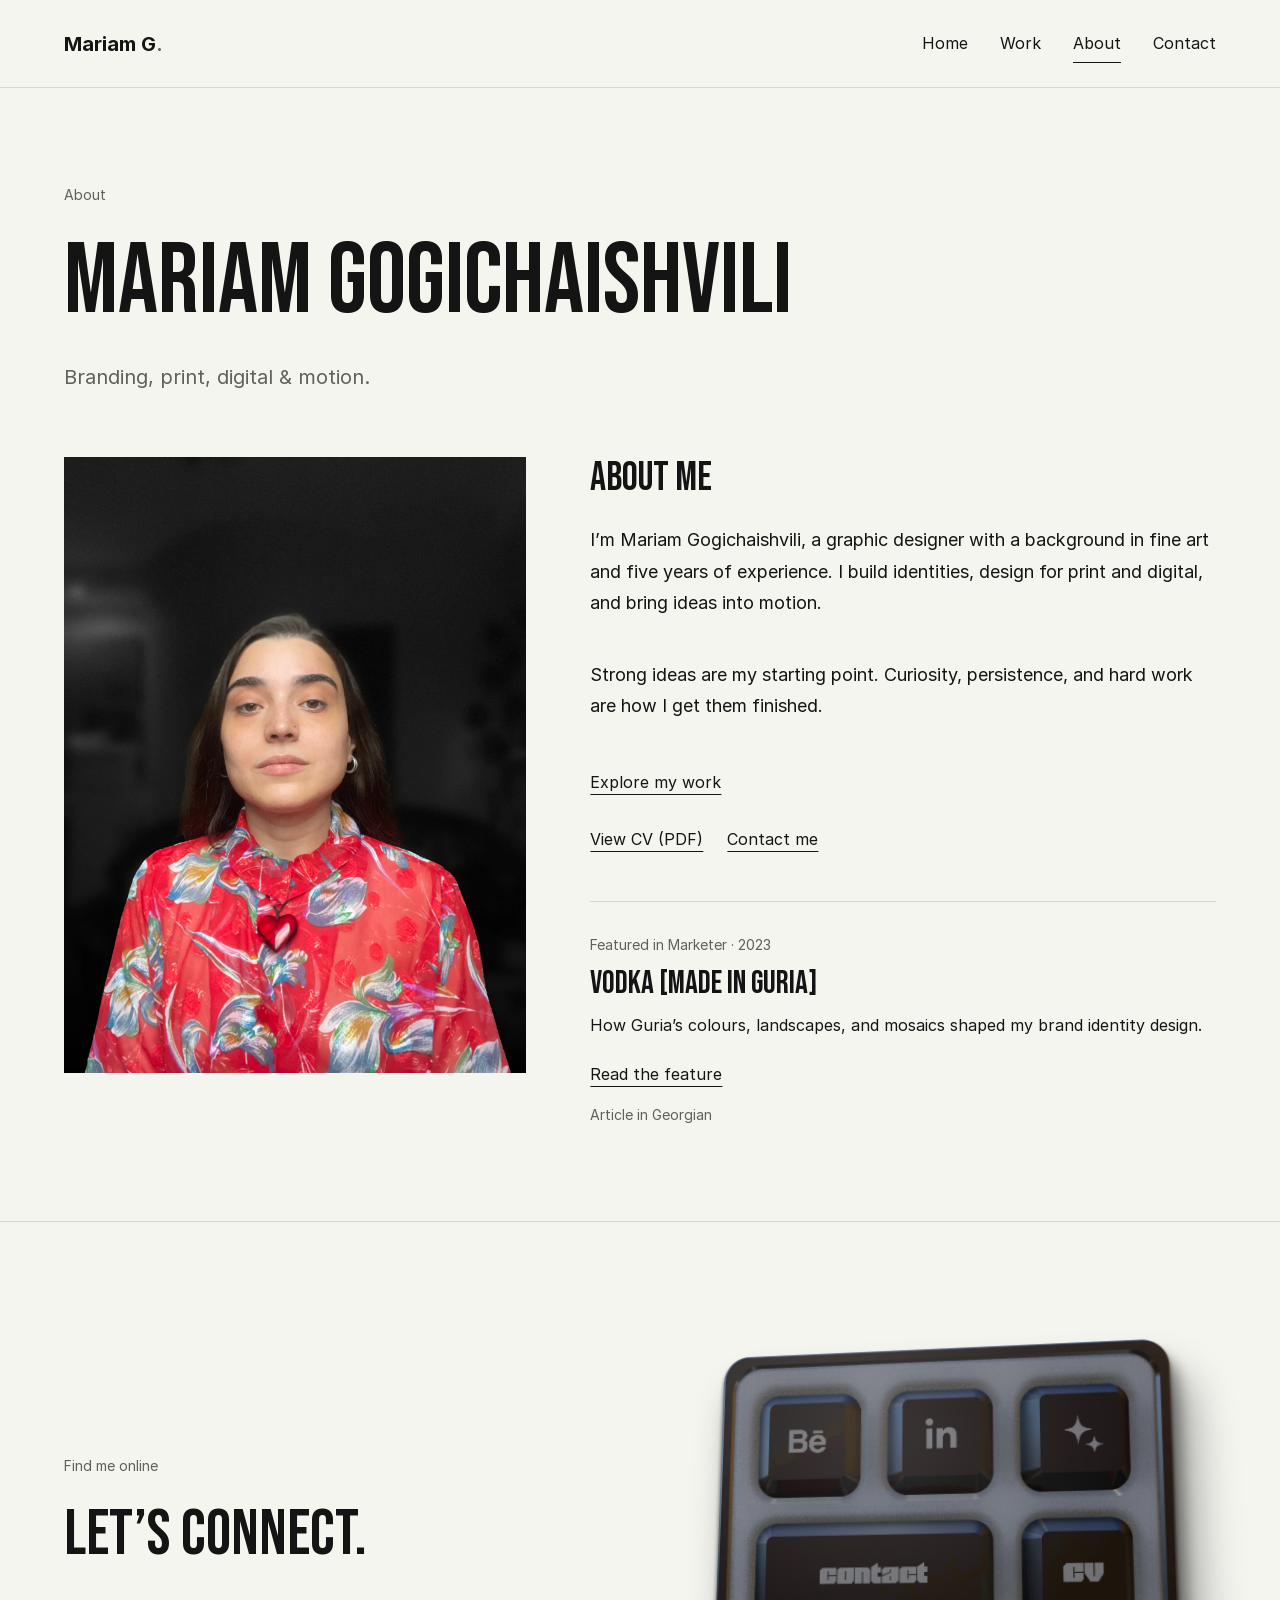
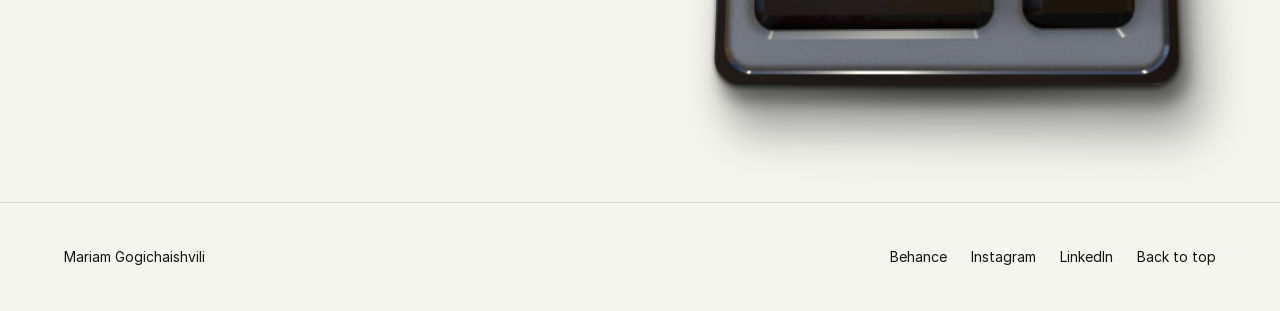
==== docs/about/index.html @ a71f530d "Simplify homepage into a clear service list" ====
<!doctype html><html lang="en"><head><meta charset="utf-8"><meta name="viewport" content="width=device-width,initial-scale=1"><meta name="color-scheme" content="light"><title>About — Mariam Gogichaishvili</title><meta name="description" content="Meet Mariam Gogichaishvili, graphic designer working in branding, print, motion and digital design."><meta property="og:title" content="About — Mariam Gogichaishvili"><meta property="og:description" content="Meet Mariam Gogichaishvili, graphic designer working in branding, print, motion and digital design."><meta property="og:type" content="website"><meta property="og:url" content="https://gogichaishvilimariam.github.io/M.Gogichaishvili/about/"><link rel="canonical" href="https://gogichaishvilimariam.github.io/M.Gogichaishvili/about/"><link rel="icon" href="../favicon.svg" type="image/svg+xml"><link rel="stylesheet" href="../site.css?v=10"><script src="../site.js?v=2" defer></script><link rel="stylesheet" href="../controller.css?v=4"><script src="../controller.js?v=2" defer></script></head><body id="top"><a class="skip-link" href="#main">Skip to content</a><header class="site-header"><a class="wordmark" href="../index.html" aria-label="Mariam Gogichaishvili — home">Mariam G<span aria-hidden="true">.</span></a><nav aria-label="Main navigation"><a href="../index.html">Home</a><a href="../index.html#work">Work</a><a href="../about/" aria-current="page">About</a><a href="../contact/">Contact</a></nav></header><main id="main"><section class="page-intro section"><p class="eyebrow">About</p><h1>Mariam Gogichaishvili</h1><p class="lead">Branding, print, digital &amp; motion.</p></section><section class="about-layout section"><figure><img class="" src="../assets/mariam-about-selected.webp" alt="Mariam Gogichaishvili" width="1536" height="2048" loading="eager" decoding="async" fetchpriority="high"></figure><div class="prose"><h2>About me</h2><p>I’m Mariam Gogichaishvili, a graphic designer with a background in fine art and five years of experience. I build identities, design for print and digital, and bring ideas into motion.</p><p>Strong ideas are my starting point. Curiosity, persistence, and hard work are how I get them finished.</p><a class="text-link" href="../index.html#work">Explore my work</a><div class="profile-actions"><a class="text-link" href="../assets/mariam-cv-2026.pdf" target="_blank" rel="noopener noreferrer">View CV (PDF)</a><a class="text-link" href="../contact/">Contact me</a></div><aside class="press-feature" aria-labelledby="press-title"><p class="eyebrow">Featured in Marketer · 2023</p><h3 id="press-title">Vodka [Made in Guria]</h3><p>How Guria’s colours, landscapes, and mosaics shaped my brand identity design.</p><a class="text-link" href="https://www.marketer.ge/vodka-made-in-guria/" target="_blank" rel="noopener noreferrer">Read the feature </a><span class="supporting">Article in Georgian</span></aside></div></section></main><section class="controller-section section" aria-labelledby="controller-title"><div class="controller-heading"><p class="eyebrow">Find me online</p><h2 id="controller-title">Let’s connect.</h2></div><div class="controller-stage"><nav class="controller-board" aria-label="Quick links"><img class="controller-base" src="../assets/controller.webp" width="944" height="699" alt="" loading="lazy" decoding="async"><a class="controller-key controller-key--behance" href="https://www.behance.net/gogichaishvili" aria-label="Behance" target="_blank" rel="noopener noreferrer" style="left:8.79237%;top:12.58941%;width:23.51695%;height:32.04578%;--bg-size:425.22523% 312.05357%;--bg-pos:11.49584% 18.52632%"><span class="controller-key-art" aria-hidden="true"></span><span class="controller-tooltip">Behance</span></a><a class="controller-key controller-key--linkedin" href="https://www.linkedin.com/in/gogichaishvili/" aria-label="LinkedIn" target="_blank" rel="noopener noreferrer" style="left:38.24153%;top:12.58941%;width:23.51695%;height:32.04578%;--bg-size:425.22523% 312.05357%;--bg-pos:50.00000% 18.52632%"><span class="controller-key-art" aria-hidden="true"></span><span class="controller-tooltip">LinkedIn</span></a><a class="controller-key controller-key--work" href="https://www.marketer.ge/vodka-made-in-guria/" aria-label="Read my feature in Marketer" target="_blank" rel="noopener noreferrer" style="left:67.58475%;top:12.58941%;width:23.51695%;height:32.04578%;--bg-size:425.22523% 312.05357%;--bg-pos:88.36565% 18.52632%"><span class="controller-key-art" aria-hidden="true"></span><span class="controller-tooltip">Featured in Marketer</span></a><a class="controller-key controller-key--contact" href="../contact/" aria-label="Contact" style="left:8.79237%;top:52.36052%;width:52.96610%;height:32.04578%;--bg-size:188.80000% 312.05357%;--bg-pos:18.69369% 77.05263%"><span class="controller-key-art" aria-hidden="true"></span><span class="controller-tooltip">Contact</span></a><a class="controller-key controller-key--cv" href="../assets/mariam-cv-2026.pdf" aria-label="View CV (PDF)" target="_blank" rel="noopener noreferrer" style="left:67.58475%;top:52.36052%;width:23.51695%;height:32.04578%;--bg-size:425.22523% 312.05357%;--bg-pos:88.36565% 77.05263%"><span class="controller-key-art" aria-hidden="true"></span><span class="controller-tooltip">View CV (PDF)</span></a></nav></div></section><footer class="site-footer"><a href="../index.html">Mariam Gogichaishvili</a><div><a href="https://www.behance.net/gogichaishvili" target="_blank" rel="noopener noreferrer">Behance</a><a href="https://www.instagram.com/candy_flyn/" target="_blank" rel="noopener noreferrer">Instagram</a><a href="https://www.linkedin.com/in/gogichaishvili/" target="_blank" rel="noopener noreferrer">LinkedIn</a><a href="#top">Back to top</a></div></footer><dialog class="lightbox" aria-label="Image viewer"><div class="lightbox-bar"><span class="lightbox-count" aria-live="polite"></span><button type="button" data-close aria-label="Close image viewer">Close ×</button></div><div class="lightbox-stage"><button type="button" data-prev aria-label="Previous image">←</button><img alt=""><button type="button" data-next aria-label="Next image">→</button></div><p class="lightbox-caption"></p></dialog></body></html>
---- docs/site.css ----
@font-face{font-family:Inter;src:url(assets/61418a355f78855349d1.woff2) format('woff2');font-weight:400;font-style:normal;font-display:swap}@font-face{font-family:Inter;src:url(assets/cd48ba5f964ee1a0e83d.woff2) format('woff2');font-weight:700;font-style:normal;font-display:swap}@font-face{font-family:'Bebas Neue';src:url(assets/48aac96d34caf5eada42.woff2) format('woff2');font-weight:400;font-style:normal;font-display:swap}
:root{--paper:#f5f5f0;--ink:#141414;--muted:#61615a;--line:#d6d6cc;--surface:#e7e7df;--accent:#dadad2;--space-1:8px;--space-2:16px;--space-3:24px;--space-4:32px;--space-6:48px;--space-8:64px;--space-12:96px;--max:1440px;--gutter:clamp(24px,5vw,80px);--ease:cubic-bezier(.22,1,.36,1);--duration:220ms;color-scheme:light}*{box-sizing:border-box}[hidden]{display:none!important}html{scroll-behavior:smooth;scroll-padding-top:120px}body{margin:0;background:var(--paper);color:var(--ink);font-family:Inter,Arial,sans-serif;font-size:16px;line-height:1.6;-webkit-font-smoothing:antialiased}a{color:inherit;text-decoration:none}button{font:inherit;color:inherit}button,a{-webkit-tap-highlight-color:transparent}button{cursor:pointer}button:disabled{cursor:default}a:focus-visible,button:focus-visible,summary:focus-visible{outline:2px solid var(--ink);outline-offset:6px}::selection{background:var(--ink);color:var(--paper)}img{display:block;width:100%;height:auto}figure,p,h1,h2,h3,blockquote{margin:0}h1,h2,h3{font-family:'Bebas Neue','Arial Narrow',Arial,sans-serif;font-weight:400;letter-spacing:normal;line-height:1.08;text-wrap:balance}h1{font-size:clamp(64px,7.8vw,112px)}h2{font-size:clamp(40px,4.2vw,64px)}h3{font-size:32px}p{max-width:68ch}main{min-height:60vh}section[id],article[id]{scroll-margin-top:120px}.section,.site-header,.site-footer,.category-nav,.project-index{width:min(100%,var(--max));margin-inline:auto;padding-inline:var(--gutter)}.section{padding-block:var(--space-12)}.eyebrow{font-size:14px;line-height:1.5;color:var(--muted);margin-bottom:var(--space-3)}.lead{font-size:20px;line-height:1.6;max-width:55ch}.supporting{font-size:14px;line-height:1.5;color:var(--muted)}.section-heading{margin-bottom:var(--space-6);max-width:800px}.site-header{min-height:88px;display:flex;align-items:center;justify-content:space-between;gap:24px;border-bottom:1px solid var(--line)}.wordmark{font-weight:700;font-size:20px;white-space:nowrap}.wordmark span{color:var(--muted)}.site-header nav{display:flex;gap:32px;align-items:center}.site-header nav a{font-size:16px;padding-block:10px;position:relative}.site-header nav a::after{content:'';position:absolute;inset:auto 0 3px;height:1px;background:currentColor;transform:scaleX(0);transform-origin:left;transition:transform var(--duration) var(--ease)}.site-header nav a:hover::after,.site-header nav a[aria-current]::after{transform:scaleX(1)}.category-nav{display:flex;gap:24px;flex-wrap:wrap;padding-block:20px;border-bottom:1px solid var(--line)}.category-nav a{font-size:14px;color:var(--muted)}.category-nav a[aria-current]{color:var(--ink);text-decoration:underline;text-underline-offset:6px}.category-nav a:hover{color:var(--ink)}.skip-link{position:fixed;top:8px;left:16px;z-index:100;background:var(--ink);color:var(--paper);padding:12px 20px;transform:translateY(-200%)}.skip-link:focus{transform:translateY(0)}.hero{background:var(--ink);color:var(--paper);padding-block:80px;min-height:680px;display:flex;flex-direction:column;justify-content:space-between}.hero .eyebrow{color:var(--accent)}.hero h1{font-size:clamp(100px,14vw,200px);line-height:.95}.hero-dot{color:var(--accent)}.hero-bottom{display:flex;justify-content:space-between;align-items:end;gap:32px;margin-top:48px}.hero-bottom .text-link{white-space:nowrap}.hero .lead{font-size:18px;line-height:1.65}.text-link{display:inline-block;font-size:16px;text-decoration:underline;text-underline-offset:6px;text-decoration-thickness:1px;padding-block:8px;transition:opacity var(--duration)}.text-link:hover{opacity:.65}.work-grid{display:grid;grid-template-columns:repeat(2,minmax(0,1fr));gap:48px 32px}.work-card{display:block;min-width:0}.work-cover{overflow:hidden;aspect-ratio:4/3;background:var(--surface)}.work-cover img{width:100%;height:100%;object-fit:contain;transition:transform 500ms var(--ease)}.work-card:hover .work-cover img{transform:scale(1.025)}.work-card-title{display:flex;align-items:center;justify-content:space-between;gap:16px;margin-top:24px}.work-card-title>span{font-size:28px;transition:transform var(--duration)}.work-card:hover .work-card-title>span{transform:translate(3px,-3px)}.work-card p{color:var(--muted);font-size:16px;margin-top:8px}.category-previews{margin-top:48px;border-top:1px solid var(--line);padding-top:20px}.category-previews summary,.motion-study summary{cursor:pointer;font-size:16px;padding-block:12px}.category-previews>div{display:grid;gap:16px;margin-top:16px}.category-previews img{height:auto}.tools-section{display:grid;grid-template-columns:1fr 1fr;gap:64px;border-block:1px solid var(--line)}.tool-list{list-style:none;padding:0;margin:0}.tool-list li{padding-block:16px;border-bottom:1px solid var(--line);font-size:18px}.tool-list li:first-child{padding-top:0}.tool-list li:last-child{border:0}.feedback-grid{display:grid;grid-template-columns:repeat(3,minmax(0,1fr));gap:32px}.feedback{display:flex;flex-direction:column;justify-content:space-between;gap:32px;border-top:1px solid var(--line);padding-top:24px}.feedback blockquote p{font-size:16px;line-height:1.75}.feedback figcaption{display:flex;gap:16px;align-items:center}.feedback figcaption img{width:48px;height:48px;object-fit:contain;border-radius:50%}.feedback figcaption strong{display:block;font-weight:700;font-size:14px}.feedback figcaption span span{display:block;font-size:14px;color:var(--muted)}.case-grid{display:grid;grid-template-columns:1fr 1fr;gap:32px}.case-card{min-width:0}.case-card>img{aspect-ratio:4/3;object-fit:contain;background:var(--surface)}.case-card h3{display:flex;justify-content:space-between;margin-top:24px}.case-card p{font-size:14px;color:var(--muted);margin-top:8px}.motion-study{border-top:1px solid var(--line);margin-top:48px;padding-top:16px}.motion-study video{display:block;width:100%;max-height:700px;background:#111;margin-block:16px;aspect-ratio:16/9}.page-intro{padding-bottom:64px}.page-intro .lead{margin-top:24px;color:var(--muted)}.project-index{display:flex;gap:16px;flex-wrap:wrap;padding-bottom:48px}.project-index a{font-size:14px;border:1px solid var(--line);padding:10px 16px;border-radius:2px;transition:background var(--duration),color var(--duration)}.project-index a:hover{background:var(--ink);color:var(--paper)}.project{border-top:1px solid var(--line)}.project-header{display:flex;justify-content:space-between;align-items:end;gap:32px;margin-bottom:32px}.project-header .eyebrow{margin-bottom:12px}.project-type{font-size:14px;color:var(--muted);white-space:nowrap}.project-copy{columns:2;column-gap:48px;margin-bottom:48px}.project-copy p{break-inside:avoid;margin-bottom:16px;font-size:16px;line-height:1.75}.project-copy p:last-child{margin-bottom:0}.gallery{display:grid;grid-template-columns:repeat(2,minmax(0,1fr));gap:24px}.gallery figure{min-width:0}.gallery-open{position:relative;display:flex;align-items:center;justify-content:center;aspect-ratio:4/3;background:var(--surface);overflow:hidden}.gallery-open img{height:100%;object-fit:contain}.image-hint{position:absolute;right:12px;bottom:12px;padding:6px 12px;background:var(--paper);color:var(--ink);font-size:14px;border:1px solid var(--line);transition:background var(--duration),color var(--duration)}.gallery-open:hover .image-hint{background:var(--ink);color:var(--paper)}.gallery figcaption{font-size:13px;line-height:18px;color:var(--muted);margin-top:8px}.next-category{border-top:1px solid var(--line)}.next-category>a{font-family:'Bebas Neue',Arial,sans-serif;font-size:clamp(40px,5vw,72px);display:flex;justify-content:space-between;gap:24px;align-items:center;line-height:1.2}.next-category>a:hover span{transform:translateX(8px)}.next-category span{transition:transform var(--duration)}.about-layout{display:grid;grid-template-columns:.85fr 1.15fr;gap:64px;align-items:start;padding-top:0}.about-layout>figure{background:var(--surface)}.about-layout img{max-height:800px;object-fit:contain}.prose h2{font-size:40px;margin-bottom:24px}.prose p{margin-bottom:40px;font-size:18px;line-height:1.75}.contact-layout{padding-top:0;display:grid;grid-template-columns:1.4fr 1fr;gap:64px}.contact-layout h2{font-size:32px;margin-bottom:24px}.email-link{font-size:clamp(18px,2.3vw,30px);line-height:1.5;overflow-wrap:anywhere;display:block;text-decoration:underline;text-underline-offset:6px}.copy-email{border:0;background:none;padding-inline:0;margin-top:16px}.social-list{list-style:none;padding:0;margin:0}.social-list li{border-top:1px solid var(--line)}.social-list a{display:flex;justify-content:space-between;align-items:center;font-size:18px;padding-block:16px}.contact-cta{background:var(--accent);text-align:center}.contact-cta .eyebrow{margin-inline:auto}.contact-cta h2{font-size:clamp(48px,6vw,88px)}.button{display:inline-flex;gap:40px;align-items:center;justify-content:space-between;padding:16px 24px;margin-top:32px;background:var(--ink);color:var(--paper);font-size:16px;min-height:56px;transition:background var(--duration)}.button:hover{background:#3a3a35}.site-footer{display:flex;justify-content:space-between;gap:24px;padding-block:32px;border-top:1px solid var(--line);font-size:14px}.site-footer>div{display:flex;gap:24px;flex-wrap:wrap}.site-footer a:hover{text-decoration:underline;text-underline-offset:4px}.lightbox{border:0;padding:24px;width:calc(100% - 48px);height:calc(100% - 48px);max-width:1600px;max-height:1100px;background:var(--paper);color:var(--ink);overscroll-behavior:contain}.lightbox::backdrop{background:rgba(0,0,0,.88)}.lightbox-bar{display:flex;align-items:center;justify-content:space-between;gap:16px;height:44px;font-size:14px}.lightbox button{border:1px solid var(--line);background:var(--paper);padding:8px 16px;min-height:44px;font-size:16px}.lightbox-stage{height:calc(100% - 100px);display:grid;grid-template-columns:48px minmax(0,1fr) 48px;align-items:center;gap:16px}.lightbox-stage>button{padding:0;width:48px;height:48px}.lightbox-stage img{height:100%;width:100%;object-fit:contain;min-height:0}.lightbox-caption{font-size:14px;line-height:21px;margin-top:16px}.lightbox-open{overflow:hidden}
@media(prefers-reduced-motion:no-preference){.reveal-ready{opacity:0;transform:translateY(16px);transition:opacity 550ms var(--ease),transform 550ms var(--ease)}.reveal-ready.is-visible{opacity:1;transform:none}}
@media(min-width:1441px){.hero{min-height:760px}}@media(max-width:1023px){.section{padding-block:64px}.feedback-grid{grid-template-columns:1fr}.feedback{gap:24px}.feedback blockquote p{max-width:72ch}.about-layout,.contact-layout{gap:32px}.hero{min-height:600px}.hero-bottom{align-items:start}.project-copy{columns:1}.tools-section{gap:32px}.site-footer{flex-direction:column}.page-intro{padding-bottom:48px}}
@media(max-width:767px){:root{--gutter:24px}html{scroll-padding-top:24px}body{font-size:16px;line-height:25px}h1{font-size:32px;line-height:38px}h2{font-size:26px;line-height:32px}h3{font-size:20px;line-height:26px}.section{padding-block:48px}.section-heading{margin-bottom:32px}.eyebrow{font-size:14px;line-height:21px;margin-bottom:16px}.lead{font-size:18px;line-height:28px}.site-header{min-height:112px;flex-direction:column;align-items:flex-start;justify-content:center;gap:8px;padding-block:16px}.site-header nav{width:100%;justify-content:space-between;gap:12px}.site-header nav a{font-size:16px;line-height:20px;padding-block:10px}.wordmark{font-size:20px;line-height:26px}.category-nav{gap:12px 24px;padding-block:16px}.category-nav a{font-size:14px;line-height:21px}.hero{min-height:420px;padding-block:48px}.hero h1{font-size:36px;line-height:42px}.hero-bottom{display:block;margin-top:32px}.hero .lead{font-size:18px;line-height:28px}.hero-bottom .text-link{margin-top:24px}.work-grid,.case-grid,.gallery,.tools-section,.about-layout,.contact-layout{grid-template-columns:1fr;gap:32px}.work-card-title{margin-top:16px}.work-card-title>span{font-size:24px}.work-card p{font-size:16px;line-height:25px}.tools-section h2{max-width:16ch}.tool-list li{font-size:16px;line-height:25px;padding-block:12px}.feedback-grid{gap:32px}.feedback blockquote p{font-size:16px;line-height:25px}.case-card h3{margin-top:16px}.case-card p{font-size:14px;line-height:21px}.page-intro{padding-bottom:32px}.page-intro .lead{margin-top:16px}.project-index{gap:12px;padding-bottom:32px}.project-index a{font-size:14px;line-height:21px;min-height:44px}.project-header{display:block;margin-bottom:24px}.project-type{margin-top:12px;font-size:14px;line-height:21px}.project-copy{margin-bottom:32px}.project-copy p{font-size:16px;line-height:25px;margin-bottom:16px}.gallery{gap:24px}.gallery figcaption{font-size:13px;line-height:18px}.gallery-open{aspect-ratio:auto;min-height:220px}.gallery-open img{height:auto;max-height:560px;object-fit:contain}.next-category>a{font-size:26px;line-height:32px}.about-layout,.contact-layout{padding-top:0}.prose h2,.contact-layout h2{font-size:26px;line-height:32px;margin-bottom:16px}.prose p{font-size:16px;line-height:25px;margin-bottom:32px}.email-link{font-size:18px;line-height:28px}.contact-layout .social-list a{font-size:16px;line-height:25px;min-height:56px}.contact-cta h2{font-size:32px;line-height:38px}.button{margin-top:24px}.site-footer{padding-block:24px;gap:16px;font-size:14px;line-height:21px}.site-footer>div{gap:16px 24px}.site-footer a{padding-block:6px}.lightbox{width:100%;height:100%;max-height:100%;padding:16px;margin:0}.lightbox-stage{grid-template-columns:40px minmax(0,1fr) 40px;gap:4px;height:calc(100% - 130px)}.lightbox-stage>button{width:40px;height:44px}.lightbox-caption{font-size:14px;line-height:21px}.image-hint{font-size:14px;line-height:21px}.motion-study video{aspect-ratio:4/3}.supporting{font-size:14px;line-height:21px}section[id],article[id]{scroll-margin-top:24px}}
@media(prefers-reduced-motion:reduce){html{scroll-behavior:auto}*,*::before,*::after{animation:none!important;transition:none!important}.reveal-ready{opacity:1;transform:none}}


/* Software marks share one optical size and alignment. */
.tool-list li{display:flex;align-items:center;gap:16px;min-height:64px}.tool-list .tool-logo{width:40px;height:40px;flex:0 0 40px;object-fit:contain}.about-layout>figure:has(img[src$="mariam-portrait.png"]){background:#0c1013}
@media(max-width:767px){.tool-list li{min-height:64px}.tool-list .tool-logo{width:36px;height:36px;flex-basis:36px}}

/* Editorial feature on the About page. */
.press-feature{margin-top:40px;padding-top:32px;border-top:1px solid var(--line)}.prose .press-feature .eyebrow{font-size:14px;line-height:21px;margin-bottom:12px}.press-feature h3{margin-bottom:12px}.prose .press-feature p:not(.eyebrow){font-size:16px;line-height:25px;margin-bottom:16px}.press-feature .supporting{display:block;margin-top:8px}

/* Shared component system — see DESIGN_SYSTEM.md. */
:root{--project-surface:#dbdad2;--control-height:44px}
.work-cover,.gallery-open{background:var(--project-surface)}
.work-grid>*,.gallery>*,.hero-layout>*,.about-layout>*,.contact-layout>*,.controller-section>*{min-width:0}
.section-heading h2{max-width:22ch}
.site-header nav a,.category-nav a,.site-footer a{min-height:var(--control-height);display:inline-flex;align-items:center}
.category-nav{gap:8px 24px}
.project-index a{min-height:var(--control-height);display:inline-flex;align-items:center;gap:16px}
.feedback-grid{gap:24px;align-items:stretch}
.feedback{padding:32px;border:1px solid var(--line);gap:32px;background:transparent}
.feedback blockquote p{font-size:16px;line-height:1.65}
.feedback figcaption{padding-top:24px;border-top:1px solid var(--line);align-items:center}
.feedback figcaption>img{flex:0 0 48px;width:48px;height:48px}
.feedback figcaption>span{min-width:0;overflow-wrap:anywhere}
.feedback figcaption strong{font-size:16px;line-height:24px}
.feedback figcaption span span{margin-top:4px;line-height:21px}
.contact-layout{grid-template-columns:minmax(0,1.4fr) minmax(260px,1fr);gap:32px;align-items:stretch}
.contact-layout>div{padding:32px;border:1px solid var(--line)}
.contact-layout h2{font-size:26px;line-height:32px;margin-bottom:24px}
.email-link{font-size:clamp(18px,1.8vw,26px);line-height:1.5;overflow-wrap:anywhere;text-decoration-thickness:1px}
.email-link>span{display:inline-block}
.copy-email{min-height:44px;margin-top:24px}
.contact-layout [data-copy-status]:empty{display:none}
.social-list li:first-child{border-top:0}
.social-list a{min-height:56px;font-size:16px;gap:16px}
.social-list a:hover{text-decoration:underline;text-underline-offset:5px}
.prose,.project-copy{overflow-wrap:break-word}
@media(max-width:1023px){
 .contact-layout{grid-template-columns:1fr}
 .feedback-grid{grid-template-columns:1fr}
 .feedback{gap:24px}
 .feedback blockquote p{max-width:none}
 .about-layout{grid-template-columns:1fr;gap:32px}
 .about-layout>figure{max-width:520px}
}
@media(max-width:767px){
 .site-header{gap:12px}
 .site-header nav{gap:4px 12px;flex-wrap:wrap}
 .site-header nav a{padding-block:12px}
 .category-nav{gap:4px 20px}
 .section-heading{margin-bottom:24px}
 .section-heading h2{max-width:none}
 .feedback-grid{gap:16px}
 .feedback{padding:24px;gap:24px}
 .feedback blockquote p{font-size:16px;line-height:25px}
 .feedback figcaption{padding-top:20px;gap:12px}
 .feedback figcaption>img{flex-basis:40px;width:40px;height:40px}
 .feedback figcaption strong{font-size:14px;line-height:21px}
 .feedback figcaption span span{font-size:14px;line-height:21px}
 .contact-layout{gap:16px}
 .contact-layout>div{padding:24px}
 .contact-layout h2{font-size:20px;line-height:26px;margin-bottom:16px}
 .email-link{font-size:18px;line-height:28px}
 .copy-email{margin-top:16px}
 .project-index{gap:8px}
 .project-index a{padding:10px 12px}
 .gallery-open{min-height:0}
 .gallery-open img{max-height:none}
 .site-footer>div{gap:4px 20px}
 .controller-section{gap:24px}
 .lightbox-stage{grid-template-columns:32px minmax(0,1fr) 32px}
 .lightbox-stage>button{width:32px}
}


/* Four-image previews with a native, keyboard-accessible disclosure. */
.gallery-more{margin-top:24px;border-top:1px solid var(--line)}
.gallery-more>summary{display:flex;align-items:center;justify-content:space-between;gap:24px;list-style:none;cursor:pointer;min-height:56px;padding:16px 0;font-size:16px;line-height:24px}
.gallery-more>summary::-webkit-details-marker{display:none}
.gallery-more>summary:hover{text-decoration:underline;text-underline-offset:5px}
.gallery-more .less-label{display:none}
.gallery-more[open] .more-label{display:none}
.gallery-more[open] .less-label{display:inline}
.gallery-chevron{font-size:24px;transition:transform 180ms ease}
.gallery-more[open] .gallery-chevron{transform:rotate(180deg)}
.gallery-more>.gallery{padding-top:8px}
.case-source{margin-bottom:32px}
@media(max-width:767px){.gallery-more{margin-top:16px}.case-source{margin-bottom:24px}}
@media print{.gallery-more::details-content{content-visibility:visible}.gallery-more>.gallery{display:grid}}


/* Mobile composition: same typefaces, calmer density, no emoji link icons. */
html{-webkit-text-size-adjust:100%;text-size-adjust:100%}
.gallery-chevron{display:none}
.gallery-more>summary{justify-content:center;text-decoration:underline;text-underline-offset:5px}
.work-card-title>span:empty{display:none}
@media(max-width:767px){
 .site-header{min-height:0;padding-block:16px 8px;gap:8px}
 .site-header nav{display:grid;grid-template-columns:repeat(4,minmax(0,1fr));gap:4px}
 .site-header nav a{justify-content:center;font-size:16px;line-height:20px;padding:12px 0}
 .site-header nav a:first-child{justify-content:flex-start}
 .site-header nav a:last-child{justify-content:flex-end}
 .site-header nav a::after{bottom:5px}
 .page-intro{padding-top:32px;padding-bottom:24px}
 .page-intro .lead{margin-top:16px;font-size:16px;line-height:25px}
 .hero--controller .eyebrow{font-size:14px;line-height:21px;margin-bottom:16px}
 .hero--controller h1{font-size:36px;line-height:42px}
 .hero--controller h1 br{display:none}
 .hero--controller .hero-bottom{margin-top:0}
 .hero--controller .lead{font-size:16px;line-height:25px;max-width:34ch}
 .hero--controller .lead br{display:none}
 .hero--controller .hero-bottom .text-link{margin-top:12px;min-height:44px;font-size:16px;line-height:20px;padding-block:12px}
 .tools-section{gap:24px}
 .tools-section h2{max-width:none}
 .tool-list{display:grid;grid-template-columns:repeat(2,minmax(0,1fr));gap:0 16px}
 .tool-list li,.tool-list li:first-child,.tool-list li:last-child{min-width:0;min-height:64px;padding:12px 0;border-bottom:1px solid var(--line);gap:10px;font-size:14px;line-height:21px}
 .tool-list .tool-logo{width:28px;height:28px;flex-basis:28px}
 .tool-list li>span{min-width:0}
 .tool-vendor{display:none}
 .feedback{padding:20px;gap:20px}
 .feedback figcaption{padding-top:16px}
 .contact-layout{padding-top:0;padding-bottom:40px;gap:24px}
 .contact-layout>div{border:0;border-top:1px solid var(--line);padding:24px 0 0}
 .email-link{font-size:16px;line-height:25px;letter-spacing:normal;overflow-wrap:anywhere}
 .contact-layout h2{margin-bottom:12px}
 .copy-email{margin-top:8px;font-size:14px;line-height:21px;min-height:44px}
 .social-list a{min-height:48px;padding:12px 0;font-size:16px;line-height:24px}
 .site-footer{padding-block:24px;gap:12px}
 .site-footer>a{font-size:14px;line-height:21px;min-height:32px;padding:0}
 .site-footer>div{display:grid;grid-template-columns:repeat(2,minmax(0,1fr));gap:0 16px;width:100%}
 .site-footer>div a{font-size:14px;line-height:21px;min-height:44px;padding:10px 0}
 .controller-section{padding-block:40px;gap:16px}
 .controller-section .eyebrow{margin-bottom:8px}
 .category-nav{gap:0 20px;padding-block:12px}
 .category-nav a{min-height:40px}
 .project-index{gap:8px;padding-bottom:24px}
 .project-header{margin-bottom:20px}
 .project-copy{margin-bottom:24px}
 .gallery-more{margin-top:16px}
}


/* Clear project entry points and readable case summaries. */
.featured-grid{display:grid;grid-template-columns:repeat(3,minmax(0,1fr));gap:32px}
.featured-grid>*{min-width:0}
.categories-section{border-top:1px solid var(--line)}
.project-facts{display:grid;grid-template-columns:repeat(3,minmax(0,1fr));gap:24px;margin:0 0 32px;padding:24px 0;border-block:1px solid var(--line)}
.project-facts>div{min-width:0}
.project-facts dt{font-size:14px;font-weight:700;margin-bottom:8px}
.project-facts dd{margin:0;font-size:16px;line-height:1.6;overflow-wrap:anywhere}
.related-work{margin-top:32px;padding-top:24px;border-top:1px solid var(--line);display:flex;flex-wrap:wrap;gap:8px 24px}
.related-work .eyebrow{width:100%;margin-bottom:0}
.profile-actions{display:flex;flex-wrap:wrap;gap:8px 24px;margin-top:16px}
.contact-cv{padding-top:0}
.contact-cv h2{font-size:26px;line-height:32px;margin-bottom:16px}
@media(max-width:767px){
 .featured-grid,.project-facts{grid-template-columns:1fr;gap:24px}
 .project-facts{padding-block:20px}
 .project-facts dd{line-height:25px}
 .profile-actions .text-link,.related-work .text-link{min-height:44px}
 .contact-cv h2{font-size:20px;line-height:26px}
 /* Put controls below the image instead of taking its horizontal space. */
 .lightbox-stage{grid-template-columns:1fr 1fr;grid-template-rows:minmax(0,1fr) 48px;gap:12px;height:calc(100% - 130px)}
 .lightbox-stage img{grid-column:1 / -1;grid-row:1;min-height:0}
 .lightbox-stage>button{grid-row:2;width:48px;height:48px}
 .lightbox-stage>[data-prev]{grid-column:1;justify-self:end}
 .lightbox-stage>[data-next]{grid-column:2;justify-self:start}
}

/* A compact service index replaces the homepage project grids. */
.services-section .section-heading .lead{margin-top:16px;color:var(--muted)}
.services-list{list-style:none;padding:0;margin:0;border-top:1px solid var(--line)}
.services-list li{border-bottom:1px solid var(--line)}
.services-list a{display:grid;grid-template-columns:1fr 1fr auto;align-items:center;gap:24px;padding:28px 0;min-height:100px}
.services-list h3{font-size:36px;line-height:1.2}
.services-list a>span{font-size:16px;color:var(--muted)}
.services-list .service-action{color:var(--ink);text-decoration:underline;text-underline-offset:5px}
.services-list a:hover h3{text-decoration:underline;text-underline-offset:6px}
@media(max-width:767px){.services-list a{grid-template-columns:minmax(0,1fr) auto;gap:8px 16px;padding:20px 0}.services-list h3{font-size:26px;line-height:32px}.services-list a>span:not(.service-action){grid-column:1 / -1;grid-row:2;font-size:14px;line-height:21px}.services-list .service-action{grid-column:2;grid-row:1;font-size:14px}}
---- docs/controller.css ----
.controller-section{display:grid;grid-template-columns:1fr 1fr;gap:48px;align-items:center;border-top:1px solid var(--line);overflow:hidden}.controller-heading h2{font-size:clamp(40px,5vw,72px)}.controller-stage{width:min(100%,460px);justify-self:center;perspective:1000px;padding:24px 0}.controller-board{position:relative;display:block;aspect-ratio:944/699;transform:rotateX(var(--rx,0deg)) rotateY(var(--ry,0deg));transition:transform 180ms ease-out;filter:drop-shadow(0 20px 18px #14141426)}.controller-base{width:100%;height:100%;pointer-events:none;user-select:none}.controller-key{position:absolute;display:block;border-radius:20%;outline-offset:4px;touch-action:manipulation;-webkit-tap-highlight-color:transparent}.controller-key--contact{border-radius:10%/20%}.controller-key-art{display:block;position:absolute;inset:0;border-radius:inherit;background-image:url(assets/controller.webp);background-size:var(--bg-size);background-position:var(--bg-pos);transition:transform 130ms ease,filter 130ms ease,box-shadow 130ms ease}.controller-key:hover .controller-key-art,.controller-key:focus-visible .controller-key-art{filter:brightness(1.08)}.controller-key:active .controller-key-art,.controller-key.is-pressed .controller-key-art{transform:translateY(2px) scale(.993);filter:brightness(.94);box-shadow:inset 0 3px 8px #0008}.controller-key:focus-visible{outline:3px solid #f0b959}.controller-tooltip{position:absolute;bottom:calc(100% + 10px);left:50%;transform:translate(-50%,4px);background:var(--ink);color:var(--paper);border:1px solid var(--line);border-radius:4px;padding:6px 10px;white-space:nowrap;font:14px/21px Inter,Arial,sans-serif;opacity:0;pointer-events:none;transition:opacity 150ms,transform 150ms;z-index:2}.controller-key:hover .controller-tooltip,.controller-key:focus-visible .controller-tooltip{opacity:1;transform:translate(-50%,0)}
@media(prefers-reduced-motion:no-preference){.controller-stage{animation:controller-float 6s ease-in-out infinite}@keyframes controller-float{0%,100%{transform:translateY(0)}50%{transform:translateY(-3px)}}}
@media(max-width:767px){.controller-section{grid-template-columns:1fr;gap:24px}.controller-heading h2{font-size:26px;line-height:32px}.controller-stage{width:min(100%,380px);padding:16px 0}.controller-tooltip{font-size:14px}.controller-key:active .controller-key-art{transform:translateY(2px) scale(.993)}}
@media(prefers-reduced-motion:reduce){.controller-stage,.controller-board,.controller-key-art,.controller-tooltip{animation:none;transition:none}.controller-board{transform:none}}
/* The landing page opens with the controller. */
.hero--controller{background:#08090c;width:100%;max-width:none;position:relative;overflow:hidden;padding-top:64px;padding-bottom:56px;min-height:720px}.hero--controller:before{content:'';position:absolute;width:70%;height:100%;right:-10%;top:0;background:radial-gradient(ellipse at 50% 55%,#24304466,transparent 65%);pointer-events:none}.hero--controller>*{position:relative}.hero-layout{display:grid;grid-template-columns:.85fr 1.15fr;align-items:center;gap:48px;width:100%}.hero--controller h1{font-size:clamp(72px,10vw,150px);line-height:.95}.controller-stage--hero{width:min(100%,610px);padding-top:36px;padding-bottom:36px;transform-origin:center}.controller-stage--hero .controller-board{filter:drop-shadow(0 30px 25px #0009)}.controller-base{position:relative;z-index:1}.controller-key{z-index:2}.hero--controller .hero-bottom{margin-top:24px}.hero--controller .controller-tooltip{background:#f5f5f0;color:#141414;border-color:#f5f5f0}.hero--controller .controller-key:focus-visible{outline-color:#e9bd80}
@media(max-width:1023px){.hero-layout{gap:24px}.hero--controller{min-height:600px}.controller-stage--hero{padding-top:32px}}
@media(max-width:767px){.hero--controller{min-height:auto;padding-top:40px;padding-bottom:40px}.hero-layout{grid-template-columns:1fr;gap:0}.hero--controller h1{font-size:36px;line-height:42px}.controller-stage--hero{width:min(100%,420px);padding-top:32px;padding-bottom:24px}.hero--controller .hero-bottom{margin-top:16px}.hero--controller:before{width:140%;right:-20%;height:75%;top:10%}}

button.controller-key{padding:0;border:0;background:transparent;font:inherit}.controller-key[aria-disabled="true"]{cursor:default}

/* Gentle perspective and moving surface light. */
.controller-board{transform:rotateX(var(--rx,9deg)) rotateY(var(--ry,-8deg));transition:transform 500ms cubic-bezier(.2,.7,.2,1);isolation:isolate}.controller-board:after{content:"";position:absolute;inset:0;border-radius:7%;z-index:3;pointer-events:none;background:radial-gradient(ellipse at var(--lx,35%) var(--ly,25%),#ffffff24,transparent 65%);mix-blend-mode:screen;-webkit-mask:url(assets/controller.webp) center/100% 100% no-repeat;mask:url(assets/controller.webp) center/100% 100% no-repeat}.controller-stage--hero .controller-board{filter:drop-shadow(5px 24px 16px #000b) drop-shadow(0 2px 2px #0008)}.controller-key-art{transition:transform 110ms ease-out,filter 180ms ease,box-shadow 110ms ease-out}.controller-key:focus-visible{outline-offset:5px}@media(prefers-reduced-motion:reduce){.controller-board{transform:none;transition:none}}


/* Layered contact and ambient shadows give the controller visible weight. */
.controller-stage{position:relative;isolation:isolate}
.controller-stage:before{content:"";position:absolute;z-index:-1;left:12%;right:8%;bottom:5%;height:12%;border-radius:50%;background:radial-gradient(ellipse,#0007 0%,#0003 40%,transparent 72%);filter:blur(12px);transform:translateY(16px);pointer-events:none}
.controller-stage--hero:before{background:radial-gradient(ellipse,#000e 0%,#0008 40%,transparent 72%);filter:blur(14px)}
.controller-board,.controller-stage--hero .controller-board{filter:drop-shadow(0 3px 2px #0009) drop-shadow(7px 15px 7px #0006) drop-shadow(14px 34px 20px #0006)}
@media(max-width:767px){.controller-stage--hero{width:min(100%,420px);padding-top:24px;padding-bottom:32px}.controller-board,.controller-stage--hero .controller-board{filter:drop-shadow(0 2px 1px #0009) drop-shadow(4px 9px 5px #0006) drop-shadow(8px 20px 12px #0006)}}


@media(max-width:767px){
 .hero--controller{padding-top:28px;padding-bottom:28px;min-height:0}
 .hero-layout{gap:0}
 .controller-stage--hero{width:min(100%,300px);padding-top:20px;padding-bottom:24px}
 .controller-section .controller-stage{width:min(100%,280px);padding-block:12px}
 .controller-stage{animation:none}
 .controller-board{transform:rotateX(5deg) rotateY(-4deg)}
 .controller-tooltip{display:none}
}
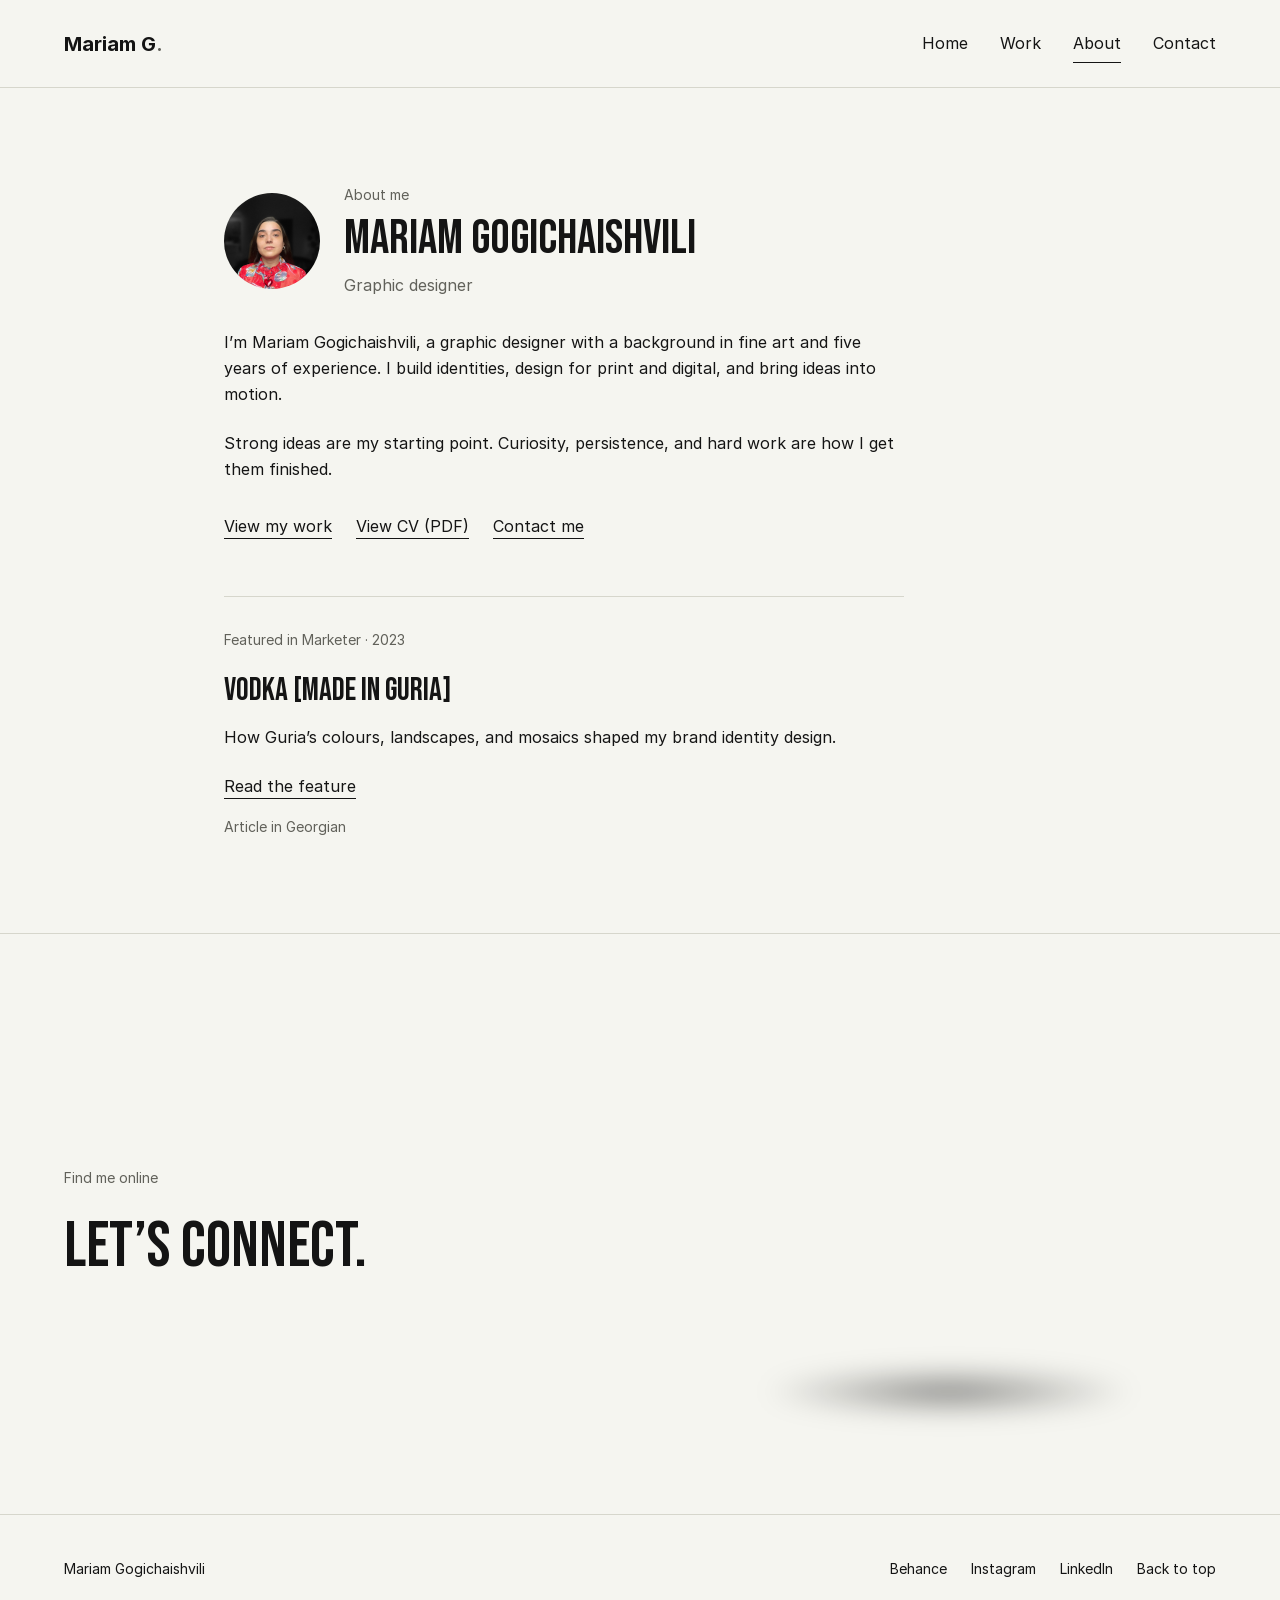
==== commit b544cb5f: "Refine service list and compact About profile using shared spacing" ====
--- a/docs/about/index.html
+++ b/docs/about/index.html
@@ -1 +1 @@
-<!doctype html><html lang="en"><head><meta charset="utf-8"><meta name="viewport" content="width=device-width,initial-scale=1"><meta name="color-scheme" content="light"><title>About — Mariam Gogichaishvili</title><meta name="description" content="Meet Mariam Gogichaishvili, graphic designer working in branding, print, motion and digital design."><meta property="og:title" content="About — Mariam Gogichaishvili"><meta property="og:description" content="Meet Mariam Gogichaishvili, graphic designer working in branding, print, motion and digital design."><meta property="og:type" content="website"><meta property="og:url" content="https://gogichaishvilimariam.github.io/M.Gogichaishvili/about/"><link rel="canonical" href="https://gogichaishvilimariam.github.io/M.Gogichaishvili/about/"><link rel="icon" href="../favicon.svg" type="image/svg+xml"><link rel="stylesheet" href="../site.css?v=10"><script src="../site.js?v=2" defer></script><link rel="stylesheet" href="../controller.css?v=4"><script src="../controller.js?v=2" defer></script></head><body id="top"><a class="skip-link" href="#main">Skip to content</a><header class="site-header"><a class="wordmark" href="../index.html" aria-label="Mariam Gogichaishvili — home">Mariam G<span aria-hidden="true">.</span></a><nav aria-label="Main navigation"><a href="../index.html">Home</a><a href="../index.html#work">Work</a><a href="../about/" aria-current="page">About</a><a href="../contact/">Contact</a></nav></header><main id="main"><section class="page-intro section"><p class="eyebrow">About</p><h1>Mariam Gogichaishvili</h1><p class="lead">Branding, print, digital &amp; motion.</p></section><section class="about-layout section"><figure><img class="" src="../assets/mariam-about-selected.webp" alt="Mariam Gogichaishvili" width="1536" height="2048" loading="eager" decoding="async" fetchpriority="high"></figure><div class="prose"><h2>About me</h2><p>I’m Mariam Gogichaishvili, a graphic designer with a background in fine art and five years of experience. I build identities, design for print and digital, and bring ideas into motion.</p><p>Strong ideas are my starting point. Curiosity, persistence, and hard work are how I get them finished.</p><a class="text-link" href="../index.html#work">Explore my work</a><div class="profile-actions"><a class="text-link" href="../assets/mariam-cv-2026.pdf" target="_blank" rel="noopener noreferrer">View CV (PDF)</a><a class="text-link" href="../contact/">Contact me</a></div><aside class="press-feature" aria-labelledby="press-title"><p class="eyebrow">Featured in Marketer · 2023</p><h3 id="press-title">Vodka [Made in Guria]</h3><p>How Guria’s colours, landscapes, and mosaics shaped my brand identity design.</p><a class="text-link" href="https://www.marketer.ge/vodka-made-in-guria/" target="_blank" rel="noopener noreferrer">Read the feature </a><span class="supporting">Article in Georgian</span></aside></div></section></main><section class="controller-section section" aria-labelledby="controller-title"><div class="controller-heading"><p class="eyebrow">Find me online</p><h2 id="controller-title">Let’s connect.</h2></div><div class="controller-stage"><nav class="controller-board" aria-label="Quick links"><img class="controller-base" src="../assets/controller.webp" width="944" height="699" alt="" loading="lazy" decoding="async"><a class="controller-key controller-key--behance" href="https://www.behance.net/gogichaishvili" aria-label="Behance" target="_blank" rel="noopener noreferrer" style="left:8.79237%;top:12.58941%;width:23.51695%;height:32.04578%;--bg-size:425.22523% 312.05357%;--bg-pos:11.49584% 18.52632%"><span class="controller-key-art" aria-hidden="true"></span><span class="controller-tooltip">Behance</span></a><a class="controller-key controller-key--linkedin" href="https://www.linkedin.com/in/gogichaishvili/" aria-label="LinkedIn" target="_blank" rel="noopener noreferrer" style="left:38.24153%;top:12.58941%;width:23.51695%;height:32.04578%;--bg-size:425.22523% 312.05357%;--bg-pos:50.00000% 18.52632%"><span class="controller-key-art" aria-hidden="true"></span><span class="controller-tooltip">LinkedIn</span></a><a class="controller-key controller-key--work" href="https://www.marketer.ge/vodka-made-in-guria/" aria-label="Read my feature in Marketer" target="_blank" rel="noopener noreferrer" style="left:67.58475%;top:12.58941%;width:23.51695%;height:32.04578%;--bg-size:425.22523% 312.05357%;--bg-pos:88.36565% 18.52632%"><span class="controller-key-art" aria-hidden="true"></span><span class="controller-tooltip">Featured in Marketer</span></a><a class="controller-key controller-key--contact" href="../contact/" aria-label="Contact" style="left:8.79237%;top:52.36052%;width:52.96610%;height:32.04578%;--bg-size:188.80000% 312.05357%;--bg-pos:18.69369% 77.05263%"><span class="controller-key-art" aria-hidden="true"></span><span class="controller-tooltip">Contact</span></a><a class="controller-key controller-key--cv" href="../assets/mariam-cv-2026.pdf" aria-label="View CV (PDF)" target="_blank" rel="noopener noreferrer" style="left:67.58475%;top:52.36052%;width:23.51695%;height:32.04578%;--bg-size:425.22523% 312.05357%;--bg-pos:88.36565% 77.05263%"><span class="controller-key-art" aria-hidden="true"></span><span class="controller-tooltip">View CV (PDF)</span></a></nav></div></section><footer class="site-footer"><a href="../index.html">Mariam Gogichaishvili</a><div><a href="https://www.behance.net/gogichaishvili" target="_blank" rel="noopener noreferrer">Behance</a><a href="https://www.instagram.com/candy_flyn/" target="_blank" rel="noopener noreferrer">Instagram</a><a href="https://www.linkedin.com/in/gogichaishvili/" target="_blank" rel="noopener noreferrer">LinkedIn</a><a href="#top">Back to top</a></div></footer><dialog class="lightbox" aria-label="Image viewer"><div class="lightbox-bar"><span class="lightbox-count" aria-live="polite"></span><button type="button" data-close aria-label="Close image viewer">Close ×</button></div><div class="lightbox-stage"><button type="button" data-prev aria-label="Previous image">←</button><img alt=""><button type="button" data-next aria-label="Next image">→</button></div><p class="lightbox-caption"></p></dialog></body></html>+<!doctype html><html lang="en"><head><meta charset="utf-8"><meta name="viewport" content="width=device-width,initial-scale=1"><meta name="color-scheme" content="light"><title>About — Mariam Gogichaishvili</title><meta name="description" content="Meet Mariam Gogichaishvili, graphic designer working in branding, print, motion and digital design."><meta property="og:title" content="About — Mariam Gogichaishvili"><meta property="og:description" content="Meet Mariam Gogichaishvili, graphic designer working in branding, print, motion and digital design."><meta property="og:type" content="website"><meta property="og:url" content="https://gogichaishvilimariam.github.io/M.Gogichaishvili/about/"><link rel="canonical" href="https://gogichaishvilimariam.github.io/M.Gogichaishvili/about/"><link rel="icon" href="../favicon.svg" type="image/svg+xml"><link rel="stylesheet" href="../site.css?v=11"><script src="../site.js?v=2" defer></script><link rel="stylesheet" href="../controller.css?v=4"><script src="../controller.js?v=2" defer></script></head><body id="top"><a class="skip-link" href="#main">Skip to content</a><header class="site-header"><a class="wordmark" href="../index.html" aria-label="Mariam Gogichaishvili — home">Mariam G<span aria-hidden="true">.</span></a><nav aria-label="Main navigation"><a href="../index.html">Home</a><a href="../index.html#work">Work</a><a href="../about/" aria-current="page">About</a><a href="../contact/">Contact</a></nav></header><main id="main"><section class="section profile-section"><header class="profile-header"><figure class="profile-avatar"><img class="" src="../assets/mariam-about-selected.webp" alt="Mariam Gogichaishvili" width="1536" height="2048" loading="eager" decoding="async" fetchpriority="high"></figure><div class="profile-identity"><p class="eyebrow">About me</p><h1>Mariam Gogichaishvili</h1><p class="profile-role">Graphic designer</p></div></header><div class="profile-bio"><p>I’m Mariam Gogichaishvili, a graphic designer with a background in fine art and five years of experience. I build identities, design for print and digital, and bring ideas into motion.</p><p>Strong ideas are my starting point. Curiosity, persistence, and hard work are how I get them finished.</p><nav class="profile-actions" aria-label="Profile links"><a class="text-link" href="../index.html#work">View my work</a><a class="text-link" href="../assets/mariam-cv-2026.pdf" target="_blank" rel="noopener noreferrer">View CV (PDF)</a><a class="text-link" href="../contact/">Contact me</a></nav><aside class="press-feature" aria-labelledby="press-title"><p class="eyebrow">Featured in Marketer · 2023</p><h2 id="press-title">Vodka [Made in Guria]</h2><p>How Guria’s colours, landscapes, and mosaics shaped my brand identity design.</p><a class="text-link" href="https://www.marketer.ge/vodka-made-in-guria/" target="_blank" rel="noopener noreferrer">Read the feature</a><span class="supporting">Article in Georgian</span></aside></div></section></main><section class="controller-section section" aria-labelledby="controller-title"><div class="controller-heading"><p class="eyebrow">Find me online</p><h2 id="controller-title">Let’s connect.</h2></div><div class="controller-stage"><nav class="controller-board" aria-label="Quick links"><img class="controller-base" src="../assets/controller.webp" width="944" height="699" alt="" loading="lazy" decoding="async"><a class="controller-key controller-key--behance" href="https://www.behance.net/gogichaishvili" aria-label="Behance" target="_blank" rel="noopener noreferrer" style="left:8.79237%;top:12.58941%;width:23.51695%;height:32.04578%;--bg-size:425.22523% 312.05357%;--bg-pos:11.49584% 18.52632%"><span class="controller-key-art" aria-hidden="true"></span><span class="controller-tooltip">Behance</span></a><a class="controller-key controller-key--linkedin" href="https://www.linkedin.com/in/gogichaishvili/" aria-label="LinkedIn" target="_blank" rel="noopener noreferrer" style="left:38.24153%;top:12.58941%;width:23.51695%;height:32.04578%;--bg-size:425.22523% 312.05357%;--bg-pos:50.00000% 18.52632%"><span class="controller-key-art" aria-hidden="true"></span><span class="controller-tooltip">LinkedIn</span></a><a class="controller-key controller-key--work" href="https://www.marketer.ge/vodka-made-in-guria/" aria-label="Read my feature in Marketer" target="_blank" rel="noopener noreferrer" style="left:67.58475%;top:12.58941%;width:23.51695%;height:32.04578%;--bg-size:425.22523% 312.05357%;--bg-pos:88.36565% 18.52632%"><span class="controller-key-art" aria-hidden="true"></span><span class="controller-tooltip">Featured in Marketer</span></a><a class="controller-key controller-key--contact" href="../contact/" aria-label="Contact" style="left:8.79237%;top:52.36052%;width:52.96610%;height:32.04578%;--bg-size:188.80000% 312.05357%;--bg-pos:18.69369% 77.05263%"><span class="controller-key-art" aria-hidden="true"></span><span class="controller-tooltip">Contact</span></a><a class="controller-key controller-key--cv" href="../assets/mariam-cv-2026.pdf" aria-label="View CV (PDF)" target="_blank" rel="noopener noreferrer" style="left:67.58475%;top:52.36052%;width:23.51695%;height:32.04578%;--bg-size:425.22523% 312.05357%;--bg-pos:88.36565% 77.05263%"><span class="controller-key-art" aria-hidden="true"></span><span class="controller-tooltip">View CV (PDF)</span></a></nav></div></section><footer class="site-footer"><a href="../index.html">Mariam Gogichaishvili</a><div><a href="https://www.behance.net/gogichaishvili" target="_blank" rel="noopener noreferrer">Behance</a><a href="https://www.instagram.com/candy_flyn/" target="_blank" rel="noopener noreferrer">Instagram</a><a href="https://www.linkedin.com/in/gogichaishvili/" target="_blank" rel="noopener noreferrer">LinkedIn</a><a href="#top">Back to top</a></div></footer><dialog class="lightbox" aria-label="Image viewer"><div class="lightbox-bar"><span class="lightbox-count" aria-live="polite"></span><button type="button" data-close aria-label="Close image viewer">Close ×</button></div><div class="lightbox-stage"><button type="button" data-prev aria-label="Previous image">←</button><img alt=""><button type="button" data-next aria-label="Next image">→</button></div><p class="lightbox-caption"></p></dialog></body></html>
--- a/docs/site.css
+++ b/docs/site.css
@@ -172,13 +172,41 @@
  .lightbox-stage>[data-next]{grid-column:2;justify-self:start}
 }
 
-/* A compact service index replaces the homepage project grids. */
-.services-section .section-heading .lead{margin-top:16px;color:var(--muted)}
+/* Minimal service rows and a compact profile use the existing spacing tokens. */
+.services-section{display:grid;grid-template-columns:1fr 1.5fr;gap:var(--space-8);align-items:start}
+.services-section .section-heading{margin:0}
 .services-list{list-style:none;padding:0;margin:0;border-top:1px solid var(--line)}
 .services-list li{border-bottom:1px solid var(--line)}
-.services-list a{display:grid;grid-template-columns:1fr 1fr auto;align-items:center;gap:24px;padding:28px 0;min-height:100px}
-.services-list h3{font-size:36px;line-height:1.2}
-.services-list a>span{font-size:16px;color:var(--muted)}
-.services-list .service-action{color:var(--ink);text-decoration:underline;text-underline-offset:5px}
-.services-list a:hover h3{text-decoration:underline;text-underline-offset:6px}
-@media(max-width:767px){.services-list a{grid-template-columns:minmax(0,1fr) auto;gap:8px 16px;padding:20px 0}.services-list h3{font-size:26px;line-height:32px}.services-list a>span:not(.service-action){grid-column:1 / -1;grid-row:2;font-size:14px;line-height:21px}.services-list .service-action{grid-column:2;grid-row:1;font-size:14px}}
+.services-list a{display:flex;justify-content:space-between;align-items:center;gap:var(--space-3);padding:var(--space-3) 0;min-height:80px}
+.services-list h3{font-size:32px;line-height:1.2}
+.service-arrow{font-family:Inter,Arial,sans-serif;font-size:24px;line-height:1;flex:none;transition:transform var(--duration) var(--ease)}
+.services-list a:hover .service-arrow{transform:translate(2px,-2px)}
+.services-list a:hover h3{text-decoration:underline;text-underline-offset:8px}
+.profile-section{max-width:960px}
+.profile-header{display:flex;align-items:center;gap:var(--space-3);margin-bottom:var(--space-4)}
+.profile-avatar{flex:0 0 96px;width:96px;height:96px;border-radius:50%;overflow:hidden;background:var(--surface)}
+.profile-avatar img{width:100%;height:100%;object-fit:cover;object-position:center 30%}
+.profile-identity{min-width:0}
+.profile-identity .eyebrow{margin-bottom:var(--space-1)}
+.profile-identity h1{font-size:48px;line-height:1.08;text-wrap:initial}
+.profile-role{font-size:16px;line-height:1.6;color:var(--muted);margin-top:var(--space-1)}
+.profile-bio{max-width:68ch}
+.profile-bio>p{font-size:16px;line-height:1.6;margin-bottom:var(--space-3)}
+.profile-bio .profile-actions{gap:var(--space-3);margin-top:var(--space-1)}
+.profile-bio .press-feature{margin-top:var(--space-6);padding-top:var(--space-4)}
+.profile-bio .press-feature h2{font-size:32px;margin-bottom:var(--space-2)}
+.profile-bio .press-feature p:not(.eyebrow){font-size:16px;line-height:1.6;margin-bottom:var(--space-2)}
+@media(max-width:767px){
+ .services-section{grid-template-columns:1fr;gap:var(--space-3)}
+ .services-list a{padding:var(--space-2) 0;min-height:64px}
+ .services-list h3{font-size:26px;line-height:32px}
+ .profile-header{gap:var(--space-2);margin-bottom:var(--space-3)}
+ .profile-avatar{flex-basis:64px;width:64px;height:64px}
+ .profile-identity h1{font-size:32px;line-height:38px;overflow-wrap:anywhere}
+ .profile-identity .eyebrow{display:none}
+ .profile-bio>p{line-height:25px}
+ .profile-bio .profile-actions{gap:var(--space-2)}
+ .profile-actions .text-link{min-height:44px}
+ .profile-bio .press-feature{margin-top:var(--space-4);padding-top:var(--space-3)}
+ .profile-bio .press-feature h2{font-size:26px;line-height:32px}
+}
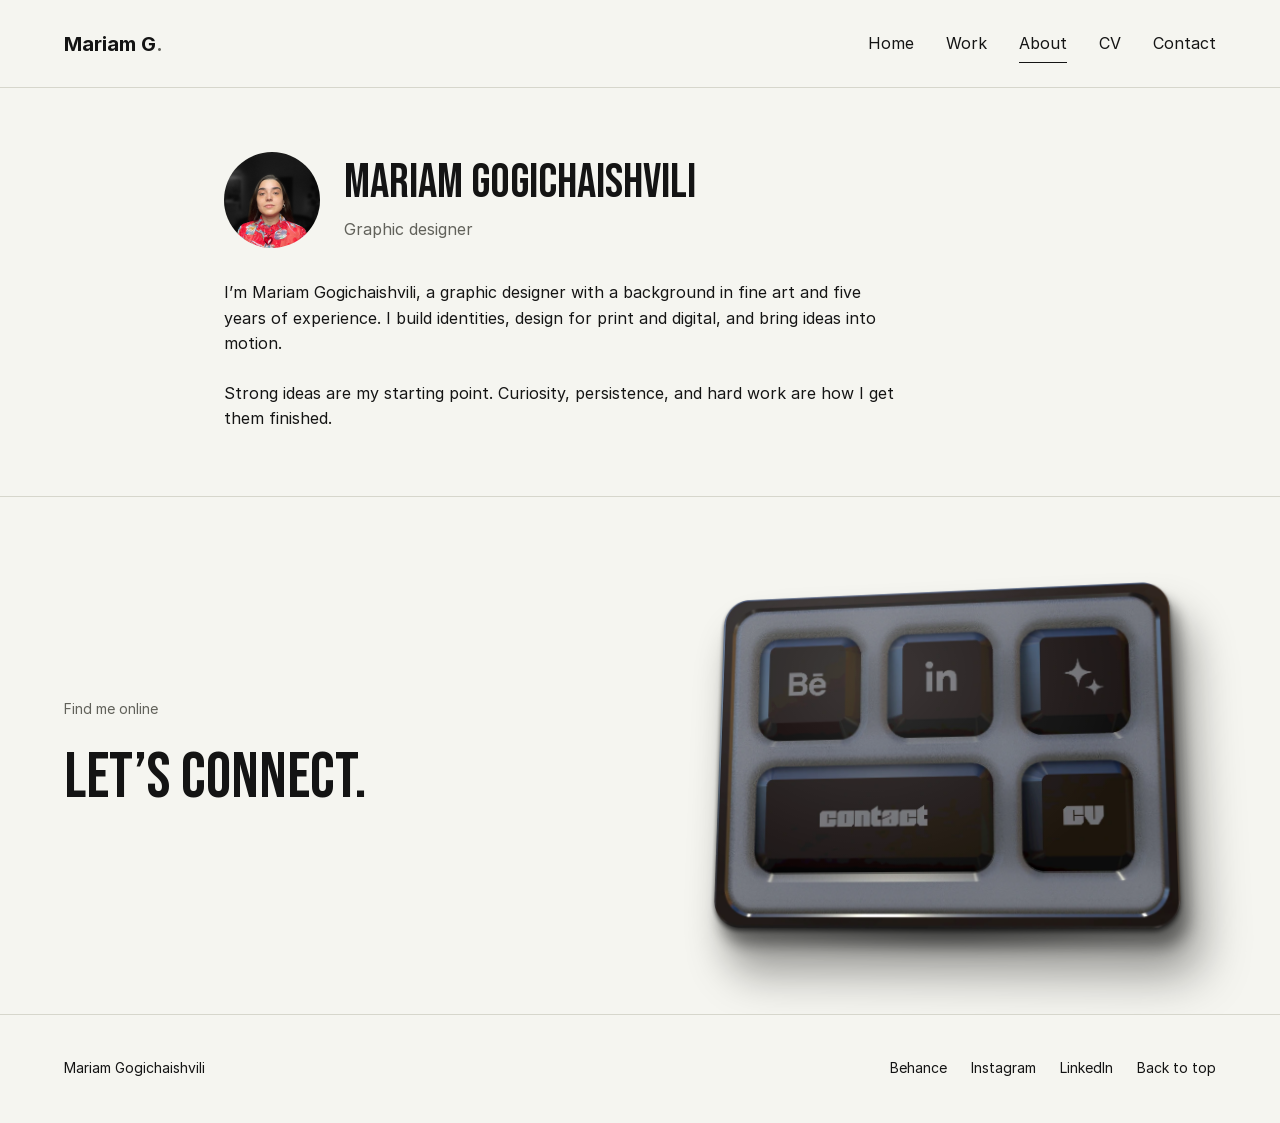
==== commit 60af8e3d: "Clean About page, unify spacing and add CV page with download" ====
--- a/docs/about/index.html
+++ b/docs/about/index.html
@@ -1 +1 @@
-<!doctype html><html lang="en"><head><meta charset="utf-8"><meta name="viewport" content="width=device-width,initial-scale=1"><meta name="color-scheme" content="light"><title>About — Mariam Gogichaishvili</title><meta name="description" content="Meet Mariam Gogichaishvili, graphic designer working in branding, print, motion and digital design."><meta property="og:title" content="About — Mariam Gogichaishvili"><meta property="og:description" content="Meet Mariam Gogichaishvili, graphic designer working in branding, print, motion and digital design."><meta property="og:type" content="website"><meta property="og:url" content="https://gogichaishvilimariam.github.io/M.Gogichaishvili/about/"><link rel="canonical" href="https://gogichaishvilimariam.github.io/M.Gogichaishvili/about/"><link rel="icon" href="../favicon.svg" type="image/svg+xml"><link rel="stylesheet" href="../site.css?v=11"><script src="../site.js?v=2" defer></script><link rel="stylesheet" href="../controller.css?v=4"><script src="../controller.js?v=2" defer></script></head><body id="top"><a class="skip-link" href="#main">Skip to content</a><header class="site-header"><a class="wordmark" href="../index.html" aria-label="Mariam Gogichaishvili — home">Mariam G<span aria-hidden="true">.</span></a><nav aria-label="Main navigation"><a href="../index.html">Home</a><a href="../index.html#work">Work</a><a href="../about/" aria-current="page">About</a><a href="../contact/">Contact</a></nav></header><main id="main"><section class="section profile-section"><header class="profile-header"><figure class="profile-avatar"><img class="" src="../assets/mariam-about-selected.webp" alt="Mariam Gogichaishvili" width="1536" height="2048" loading="eager" decoding="async" fetchpriority="high"></figure><div class="profile-identity"><p class="eyebrow">About me</p><h1>Mariam Gogichaishvili</h1><p class="profile-role">Graphic designer</p></div></header><div class="profile-bio"><p>I’m Mariam Gogichaishvili, a graphic designer with a background in fine art and five years of experience. I build identities, design for print and digital, and bring ideas into motion.</p><p>Strong ideas are my starting point. Curiosity, persistence, and hard work are how I get them finished.</p><nav class="profile-actions" aria-label="Profile links"><a class="text-link" href="../index.html#work">View my work</a><a class="text-link" href="../assets/mariam-cv-2026.pdf" target="_blank" rel="noopener noreferrer">View CV (PDF)</a><a class="text-link" href="../contact/">Contact me</a></nav><aside class="press-feature" aria-labelledby="press-title"><p class="eyebrow">Featured in Marketer · 2023</p><h2 id="press-title">Vodka [Made in Guria]</h2><p>How Guria’s colours, landscapes, and mosaics shaped my brand identity design.</p><a class="text-link" href="https://www.marketer.ge/vodka-made-in-guria/" target="_blank" rel="noopener noreferrer">Read the feature</a><span class="supporting">Article in Georgian</span></aside></div></section></main><section class="controller-section section" aria-labelledby="controller-title"><div class="controller-heading"><p class="eyebrow">Find me online</p><h2 id="controller-title">Let’s connect.</h2></div><div class="controller-stage"><nav class="controller-board" aria-label="Quick links"><img class="controller-base" src="../assets/controller.webp" width="944" height="699" alt="" loading="lazy" decoding="async"><a class="controller-key controller-key--behance" href="https://www.behance.net/gogichaishvili" aria-label="Behance" target="_blank" rel="noopener noreferrer" style="left:8.79237%;top:12.58941%;width:23.51695%;height:32.04578%;--bg-size:425.22523% 312.05357%;--bg-pos:11.49584% 18.52632%"><span class="controller-key-art" aria-hidden="true"></span><span class="controller-tooltip">Behance</span></a><a class="controller-key controller-key--linkedin" href="https://www.linkedin.com/in/gogichaishvili/" aria-label="LinkedIn" target="_blank" rel="noopener noreferrer" style="left:38.24153%;top:12.58941%;width:23.51695%;height:32.04578%;--bg-size:425.22523% 312.05357%;--bg-pos:50.00000% 18.52632%"><span class="controller-key-art" aria-hidden="true"></span><span class="controller-tooltip">LinkedIn</span></a><a class="controller-key controller-key--work" href="https://www.marketer.ge/vodka-made-in-guria/" aria-label="Read my feature in Marketer" target="_blank" rel="noopener noreferrer" style="left:67.58475%;top:12.58941%;width:23.51695%;height:32.04578%;--bg-size:425.22523% 312.05357%;--bg-pos:88.36565% 18.52632%"><span class="controller-key-art" aria-hidden="true"></span><span class="controller-tooltip">Featured in Marketer</span></a><a class="controller-key controller-key--contact" href="../contact/" aria-label="Contact" style="left:8.79237%;top:52.36052%;width:52.96610%;height:32.04578%;--bg-size:188.80000% 312.05357%;--bg-pos:18.69369% 77.05263%"><span class="controller-key-art" aria-hidden="true"></span><span class="controller-tooltip">Contact</span></a><a class="controller-key controller-key--cv" href="../assets/mariam-cv-2026.pdf" aria-label="View CV (PDF)" target="_blank" rel="noopener noreferrer" style="left:67.58475%;top:52.36052%;width:23.51695%;height:32.04578%;--bg-size:425.22523% 312.05357%;--bg-pos:88.36565% 77.05263%"><span class="controller-key-art" aria-hidden="true"></span><span class="controller-tooltip">View CV (PDF)</span></a></nav></div></section><footer class="site-footer"><a href="../index.html">Mariam Gogichaishvili</a><div><a href="https://www.behance.net/gogichaishvili" target="_blank" rel="noopener noreferrer">Behance</a><a href="https://www.instagram.com/candy_flyn/" target="_blank" rel="noopener noreferrer">Instagram</a><a href="https://www.linkedin.com/in/gogichaishvili/" target="_blank" rel="noopener noreferrer">LinkedIn</a><a href="#top">Back to top</a></div></footer><dialog class="lightbox" aria-label="Image viewer"><div class="lightbox-bar"><span class="lightbox-count" aria-live="polite"></span><button type="button" data-close aria-label="Close image viewer">Close ×</button></div><div class="lightbox-stage"><button type="button" data-prev aria-label="Previous image">←</button><img alt=""><button type="button" data-next aria-label="Next image">→</button></div><p class="lightbox-caption"></p></dialog></body></html>+<!doctype html><html lang="en"><head><meta charset="utf-8"><meta name="viewport" content="width=device-width,initial-scale=1"><meta name="color-scheme" content="light"><title>About — Mariam Gogichaishvili</title><meta name="description" content="Meet Mariam Gogichaishvili, graphic designer working in branding, print, motion and digital design."><meta property="og:title" content="About — Mariam Gogichaishvili"><meta property="og:description" content="Meet Mariam Gogichaishvili, graphic designer working in branding, print, motion and digital design."><meta property="og:type" content="website"><meta property="og:url" content="https://gogichaishvilimariam.github.io/M.Gogichaishvili/about/"><link rel="canonical" href="https://gogichaishvilimariam.github.io/M.Gogichaishvili/about/"><link rel="icon" href="../favicon.svg" type="image/svg+xml"><link rel="stylesheet" href="../site.css?v=12"><script src="../site.js?v=2" defer></script><link rel="stylesheet" href="../controller.css?v=4"><script src="../controller.js?v=2" defer></script></head><body id="top"><a class="skip-link" href="#main">Skip to content</a><header class="site-header"><a class="wordmark" href="../index.html" aria-label="Mariam Gogichaishvili — home">Mariam G<span aria-hidden="true">.</span></a><nav aria-label="Main navigation"><a href="../index.html">Home</a><a href="../index.html#work">Work</a><a href="../about/" aria-current="page">About</a><a href="../cv/">CV</a><a href="../contact/">Contact</a></nav></header><main id="main"><section class="section profile-section"><header class="profile-header"><figure class="profile-avatar"><img class="" src="../assets/mariam-about-selected.webp" alt="Mariam Gogichaishvili" width="1536" height="2048" loading="eager" decoding="async" fetchpriority="high"></figure><div class="profile-identity"><h1>Mariam Gogichaishvili</h1><p class="profile-role">Graphic designer</p></div></header><div class="profile-bio"><p>I’m Mariam Gogichaishvili, a graphic designer with a background in fine art and five years of experience. I build identities, design for print and digital, and bring ideas into motion.</p><p>Strong ideas are my starting point. Curiosity, persistence, and hard work are how I get them finished.</p></div></section></main><section class="controller-section section" aria-labelledby="controller-title"><div class="controller-heading"><p class="eyebrow">Find me online</p><h2 id="controller-title">Let’s connect.</h2></div><div class="controller-stage"><nav class="controller-board" aria-label="Quick links"><img class="controller-base" src="../assets/controller.webp" width="944" height="699" alt="" loading="lazy" decoding="async"><a class="controller-key controller-key--behance" href="https://www.behance.net/gogichaishvili" aria-label="Behance" target="_blank" rel="noopener noreferrer" style="left:8.79237%;top:12.58941%;width:23.51695%;height:32.04578%;--bg-size:425.22523% 312.05357%;--bg-pos:11.49584% 18.52632%"><span class="controller-key-art" aria-hidden="true"></span><span class="controller-tooltip">Behance</span></a><a class="controller-key controller-key--linkedin" href="https://www.linkedin.com/in/gogichaishvili/" aria-label="LinkedIn" target="_blank" rel="noopener noreferrer" style="left:38.24153%;top:12.58941%;width:23.51695%;height:32.04578%;--bg-size:425.22523% 312.05357%;--bg-pos:50.00000% 18.52632%"><span class="controller-key-art" aria-hidden="true"></span><span class="controller-tooltip">LinkedIn</span></a><a class="controller-key controller-key--work" href="https://www.marketer.ge/vodka-made-in-guria/" aria-label="Read my feature in Marketer" target="_blank" rel="noopener noreferrer" style="left:67.58475%;top:12.58941%;width:23.51695%;height:32.04578%;--bg-size:425.22523% 312.05357%;--bg-pos:88.36565% 18.52632%"><span class="controller-key-art" aria-hidden="true"></span><span class="controller-tooltip">Featured in Marketer</span></a><a class="controller-key controller-key--contact" href="../contact/" aria-label="Contact" style="left:8.79237%;top:52.36052%;width:52.96610%;height:32.04578%;--bg-size:188.80000% 312.05357%;--bg-pos:18.69369% 77.05263%"><span class="controller-key-art" aria-hidden="true"></span><span class="controller-tooltip">Contact</span></a><a class="controller-key controller-key--cv" href="../assets/mariam-cv-2026.pdf" aria-label="View CV (PDF)" target="_blank" rel="noopener noreferrer" style="left:67.58475%;top:52.36052%;width:23.51695%;height:32.04578%;--bg-size:425.22523% 312.05357%;--bg-pos:88.36565% 77.05263%"><span class="controller-key-art" aria-hidden="true"></span><span class="controller-tooltip">View CV (PDF)</span></a></nav></div></section><footer class="site-footer"><a href="../index.html">Mariam Gogichaishvili</a><div><a href="https://www.behance.net/gogichaishvili" target="_blank" rel="noopener noreferrer">Behance</a><a href="https://www.instagram.com/candy_flyn/" target="_blank" rel="noopener noreferrer">Instagram</a><a href="https://www.linkedin.com/in/gogichaishvili/" target="_blank" rel="noopener noreferrer">LinkedIn</a><a href="#top">Back to top</a></div></footer><dialog class="lightbox" aria-label="Image viewer"><div class="lightbox-bar"><span class="lightbox-count" aria-live="polite"></span><button type="button" data-close aria-label="Close image viewer">Close ×</button></div><div class="lightbox-stage"><button type="button" data-prev aria-label="Previous image">←</button><img alt=""><button type="button" data-next aria-label="Next image">→</button></div><p class="lightbox-caption"></p></dialog></body></html>
--- a/docs/site.css
+++ b/docs/site.css
@@ -210,3 +210,40 @@
  .profile-bio .press-feature{margin-top:var(--space-4);padding-top:var(--space-3)}
  .profile-bio .press-feature h2{font-size:26px;line-height:32px}
 }
+
+/* Shared rhythm: keep the original spacing scale and consistent section boundaries. */
+main{min-height:0}
+.section{padding-block:var(--space-8)}
+.section-heading{margin-bottom:var(--space-4)}
+.page-intro{padding-bottom:var(--space-4)}
+.project-index{padding-bottom:var(--space-4)}
+.project-header{margin-bottom:var(--space-3)}
+.project-copy{margin-bottom:var(--space-4)}
+.project-facts{margin-bottom:var(--space-4);gap:var(--space-3);padding-block:var(--space-3)}
+.gallery{gap:var(--space-3)}
+.related-work{margin-top:var(--space-4);padding-top:var(--space-3)}
+.profile-header{margin-bottom:var(--space-4)}
+.profile-bio>p:last-child{margin-bottom:0}
+.tools-section{gap:var(--space-6)}
+.contact-layout,.about-layout{padding-top:0}
+.contact-cv,.cv-content{padding-top:0}
+.cv-actions{display:flex;align-items:center;flex-wrap:wrap;gap:var(--space-3);margin-bottom:var(--space-4)}
+.cv-actions .button{margin-top:0}
+.cv-preview{display:block;width:100%;height:800px;border:1px solid var(--line);background:var(--surface)}
+@media(max-width:1023px){.section{padding-block:var(--space-6)}.page-intro{padding-bottom:var(--space-4)}.contact-layout,.about-layout,.contact-cv,.cv-content{padding-top:0}}
+@media(max-width:767px){
+ .section{padding-block:var(--space-4)}
+ .section-heading{margin-bottom:var(--space-3)}
+ .page-intro{padding-bottom:var(--space-3)}
+ .site-header nav{grid-template-columns:repeat(5,minmax(0,1fr));gap:var(--space-1)}
+ .site-header nav a{font-size:14px;min-height:48px}
+ .project-index{padding-bottom:var(--space-3)}
+ .project-header,.project-copy,.project-facts{margin-bottom:var(--space-3)}
+ .project-facts{gap:var(--space-2);padding-block:var(--space-3)}
+ .related-work{margin-top:var(--space-3);padding-top:var(--space-3)}
+ .profile-header{margin-bottom:var(--space-3)}
+ .tools-section{gap:var(--space-3)}
+ .contact-layout,.about-layout,.contact-cv,.cv-content{padding-top:0}
+ .cv-actions{gap:var(--space-2);margin-bottom:var(--space-3)}
+ .cv-preview{height:560px}
+}
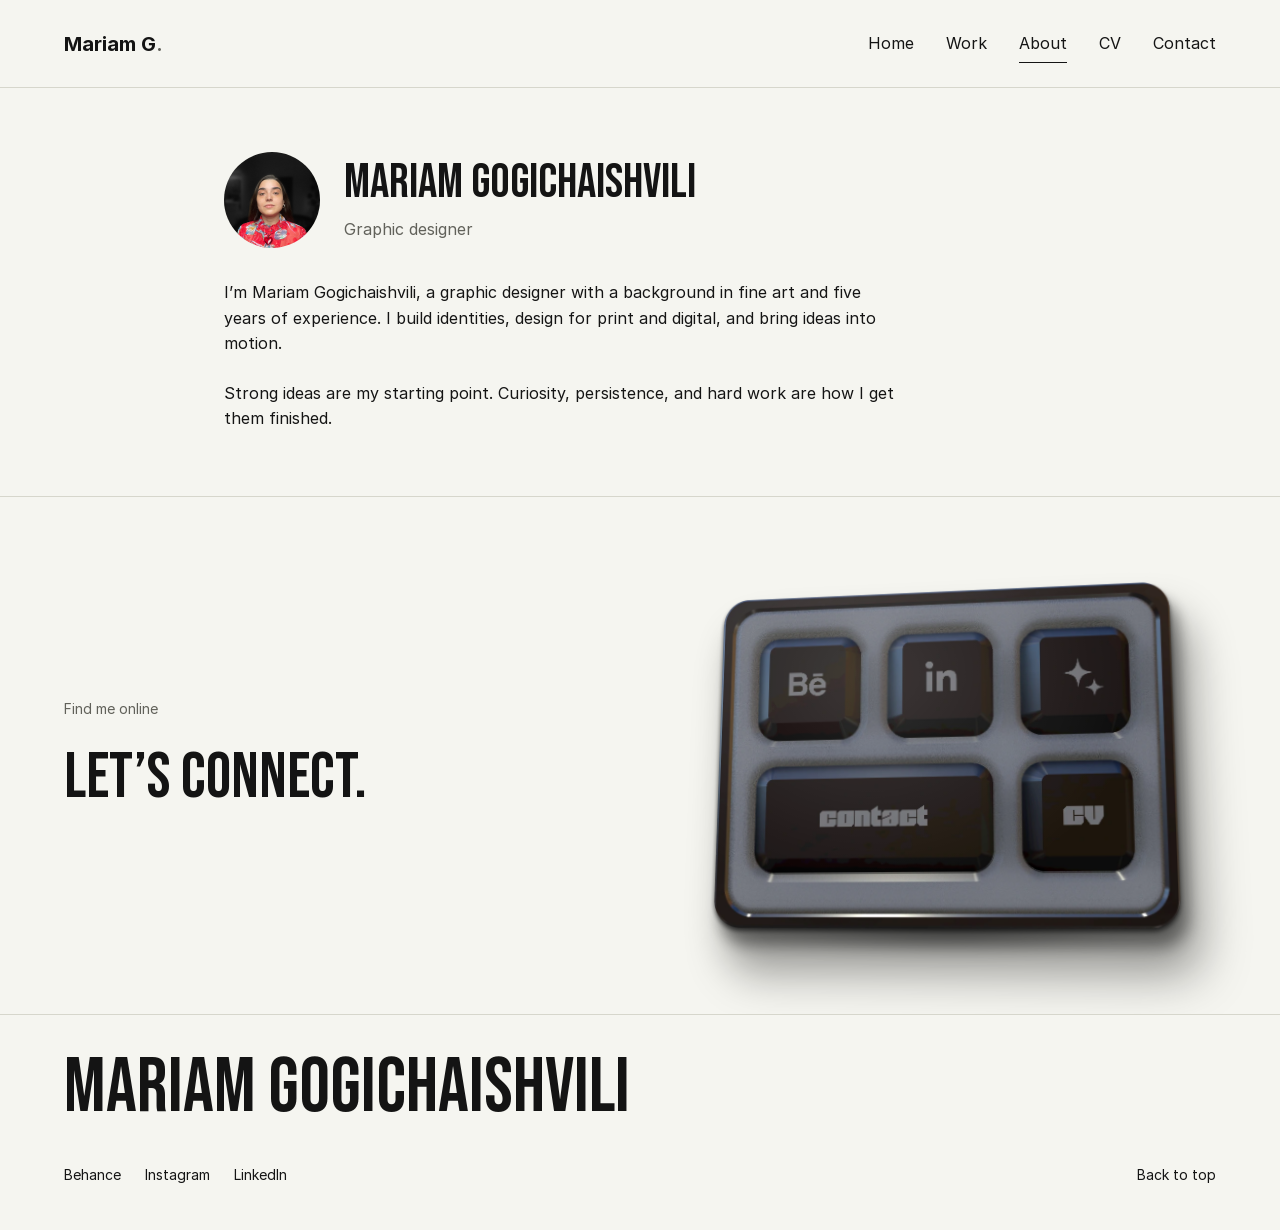
==== commit 2cebb048: "Simplify hero, align shared grids and refine footer typography" ====
--- a/docs/about/index.html
+++ b/docs/about/index.html
@@ -1 +1 @@
-<!doctype html><html lang="en"><head><meta charset="utf-8"><meta name="viewport" content="width=device-width,initial-scale=1"><meta name="color-scheme" content="light"><title>About — Mariam Gogichaishvili</title><meta name="description" content="Meet Mariam Gogichaishvili, graphic designer working in branding, print, motion and digital design."><meta property="og:title" content="About — Mariam Gogichaishvili"><meta property="og:description" content="Meet Mariam Gogichaishvili, graphic designer working in branding, print, motion and digital design."><meta property="og:type" content="website"><meta property="og:url" content="https://gogichaishvilimariam.github.io/M.Gogichaishvili/about/"><link rel="canonical" href="https://gogichaishvilimariam.github.io/M.Gogichaishvili/about/"><link rel="icon" href="../favicon.svg" type="image/svg+xml"><link rel="stylesheet" href="../site.css?v=12"><script src="../site.js?v=2" defer></script><link rel="stylesheet" href="../controller.css?v=4"><script src="../controller.js?v=2" defer></script></head><body id="top"><a class="skip-link" href="#main">Skip to content</a><header class="site-header"><a class="wordmark" href="../index.html" aria-label="Mariam Gogichaishvili — home">Mariam G<span aria-hidden="true">.</span></a><nav aria-label="Main navigation"><a href="../index.html">Home</a><a href="../index.html#work">Work</a><a href="../about/" aria-current="page">About</a><a href="../cv/">CV</a><a href="../contact/">Contact</a></nav></header><main id="main"><section class="section profile-section"><header class="profile-header"><figure class="profile-avatar"><img class="" src="../assets/mariam-about-selected.webp" alt="Mariam Gogichaishvili" width="1536" height="2048" loading="eager" decoding="async" fetchpriority="high"></figure><div class="profile-identity"><h1>Mariam Gogichaishvili</h1><p class="profile-role">Graphic designer</p></div></header><div class="profile-bio"><p>I’m Mariam Gogichaishvili, a graphic designer with a background in fine art and five years of experience. I build identities, design for print and digital, and bring ideas into motion.</p><p>Strong ideas are my starting point. Curiosity, persistence, and hard work are how I get them finished.</p></div></section></main><section class="controller-section section" aria-labelledby="controller-title"><div class="controller-heading"><p class="eyebrow">Find me online</p><h2 id="controller-title">Let’s connect.</h2></div><div class="controller-stage"><nav class="controller-board" aria-label="Quick links"><img class="controller-base" src="../assets/controller.webp" width="944" height="699" alt="" loading="lazy" decoding="async"><a class="controller-key controller-key--behance" href="https://www.behance.net/gogichaishvili" aria-label="Behance" target="_blank" rel="noopener noreferrer" style="left:8.79237%;top:12.58941%;width:23.51695%;height:32.04578%;--bg-size:425.22523% 312.05357%;--bg-pos:11.49584% 18.52632%"><span class="controller-key-art" aria-hidden="true"></span><span class="controller-tooltip">Behance</span></a><a class="controller-key controller-key--linkedin" href="https://www.linkedin.com/in/gogichaishvili/" aria-label="LinkedIn" target="_blank" rel="noopener noreferrer" style="left:38.24153%;top:12.58941%;width:23.51695%;height:32.04578%;--bg-size:425.22523% 312.05357%;--bg-pos:50.00000% 18.52632%"><span class="controller-key-art" aria-hidden="true"></span><span class="controller-tooltip">LinkedIn</span></a><a class="controller-key controller-key--work" href="https://www.marketer.ge/vodka-made-in-guria/" aria-label="Read my feature in Marketer" target="_blank" rel="noopener noreferrer" style="left:67.58475%;top:12.58941%;width:23.51695%;height:32.04578%;--bg-size:425.22523% 312.05357%;--bg-pos:88.36565% 18.52632%"><span class="controller-key-art" aria-hidden="true"></span><span class="controller-tooltip">Featured in Marketer</span></a><a class="controller-key controller-key--contact" href="../contact/" aria-label="Contact" style="left:8.79237%;top:52.36052%;width:52.96610%;height:32.04578%;--bg-size:188.80000% 312.05357%;--bg-pos:18.69369% 77.05263%"><span class="controller-key-art" aria-hidden="true"></span><span class="controller-tooltip">Contact</span></a><a class="controller-key controller-key--cv" href="../assets/mariam-cv-2026.pdf" aria-label="View CV (PDF)" target="_blank" rel="noopener noreferrer" style="left:67.58475%;top:52.36052%;width:23.51695%;height:32.04578%;--bg-size:425.22523% 312.05357%;--bg-pos:88.36565% 77.05263%"><span class="controller-key-art" aria-hidden="true"></span><span class="controller-tooltip">View CV (PDF)</span></a></nav></div></section><footer class="site-footer"><a href="../index.html">Mariam Gogichaishvili</a><div><a href="https://www.behance.net/gogichaishvili" target="_blank" rel="noopener noreferrer">Behance</a><a href="https://www.instagram.com/candy_flyn/" target="_blank" rel="noopener noreferrer">Instagram</a><a href="https://www.linkedin.com/in/gogichaishvili/" target="_blank" rel="noopener noreferrer">LinkedIn</a><a href="#top">Back to top</a></div></footer><dialog class="lightbox" aria-label="Image viewer"><div class="lightbox-bar"><span class="lightbox-count" aria-live="polite"></span><button type="button" data-close aria-label="Close image viewer">Close ×</button></div><div class="lightbox-stage"><button type="button" data-prev aria-label="Previous image">←</button><img alt=""><button type="button" data-next aria-label="Next image">→</button></div><p class="lightbox-caption"></p></dialog></body></html>+<!doctype html><html lang="en"><head><meta charset="utf-8"><meta name="viewport" content="width=device-width,initial-scale=1"><meta name="color-scheme" content="light"><title>About — Mariam Gogichaishvili</title><meta name="description" content="Meet Mariam Gogichaishvili, graphic designer working in branding, print, motion and digital design."><meta property="og:title" content="About — Mariam Gogichaishvili"><meta property="og:description" content="Meet Mariam Gogichaishvili, graphic designer working in branding, print, motion and digital design."><meta property="og:type" content="website"><meta property="og:url" content="https://gogichaishvilimariam.github.io/M.Gogichaishvili/about/"><link rel="canonical" href="https://gogichaishvilimariam.github.io/M.Gogichaishvili/about/"><link rel="icon" href="../favicon.svg" type="image/svg+xml"><link rel="stylesheet" href="../site.css?v=13"><script src="../site.js?v=2" defer></script><link rel="stylesheet" href="../controller.css?v=5"><script src="../controller.js?v=2" defer></script></head><body id="top"><a class="skip-link" href="#main">Skip to content</a><header class="site-header"><a class="wordmark" href="../index.html" aria-label="Mariam Gogichaishvili — home">Mariam G<span aria-hidden="true">.</span></a><nav aria-label="Main navigation"><a href="../index.html">Home</a><a href="../index.html#work">Work</a><a href="../about/" aria-current="page">About</a><a href="../cv/">CV</a><a href="../contact/">Contact</a></nav></header><main id="main"><section class="section profile-section"><header class="profile-header"><figure class="profile-avatar"><img class="" src="../assets/mariam-about-selected.webp" alt="Mariam Gogichaishvili" width="1536" height="2048" loading="eager" decoding="async" fetchpriority="high"></figure><div class="profile-identity"><h1>Mariam Gogichaishvili</h1><p class="profile-role">Graphic designer</p></div></header><div class="profile-bio"><p>I’m Mariam Gogichaishvili, a graphic designer with a background in fine art and five years of experience. I build identities, design for print and digital, and bring ideas into motion.</p><p>Strong ideas are my starting point. Curiosity, persistence, and hard work are how I get them finished.</p></div></section></main><section class="controller-section section" aria-labelledby="controller-title"><div class="controller-heading"><p class="eyebrow">Find me online</p><h2 id="controller-title">Let’s connect.</h2></div><div class="controller-stage"><nav class="controller-board" aria-label="Quick links"><img class="controller-base" src="../assets/controller.webp" width="944" height="699" alt="" loading="lazy" decoding="async"><a class="controller-key controller-key--behance" href="https://www.behance.net/gogichaishvili" aria-label="Behance" target="_blank" rel="noopener noreferrer" style="left:8.79237%;top:12.58941%;width:23.51695%;height:32.04578%;--bg-size:425.22523% 312.05357%;--bg-pos:11.49584% 18.52632%"><span class="controller-key-art" aria-hidden="true"></span><span class="controller-tooltip">Behance</span></a><a class="controller-key controller-key--linkedin" href="https://www.linkedin.com/in/gogichaishvili/" aria-label="LinkedIn" target="_blank" rel="noopener noreferrer" style="left:38.24153%;top:12.58941%;width:23.51695%;height:32.04578%;--bg-size:425.22523% 312.05357%;--bg-pos:50.00000% 18.52632%"><span class="controller-key-art" aria-hidden="true"></span><span class="controller-tooltip">LinkedIn</span></a><a class="controller-key controller-key--work" href="https://www.marketer.ge/vodka-made-in-guria/" aria-label="Read my feature in Marketer" target="_blank" rel="noopener noreferrer" style="left:67.58475%;top:12.58941%;width:23.51695%;height:32.04578%;--bg-size:425.22523% 312.05357%;--bg-pos:88.36565% 18.52632%"><span class="controller-key-art" aria-hidden="true"></span><span class="controller-tooltip">Featured in Marketer</span></a><a class="controller-key controller-key--contact" href="../contact/" aria-label="Contact" style="left:8.79237%;top:52.36052%;width:52.96610%;height:32.04578%;--bg-size:188.80000% 312.05357%;--bg-pos:18.69369% 77.05263%"><span class="controller-key-art" aria-hidden="true"></span><span class="controller-tooltip">Contact</span></a><a class="controller-key controller-key--cv" href="../assets/mariam-cv-2026.pdf" aria-label="View CV (PDF)" target="_blank" rel="noopener noreferrer" style="left:67.58475%;top:52.36052%;width:23.51695%;height:32.04578%;--bg-size:425.22523% 312.05357%;--bg-pos:88.36565% 77.05263%"><span class="controller-key-art" aria-hidden="true"></span><span class="controller-tooltip">View CV (PDF)</span></a></nav></div></section><footer class="site-footer"><a class="footer-name" href="../index.html">Mariam Gogichaishvili</a><div><a href="https://www.behance.net/gogichaishvili" target="_blank" rel="noopener noreferrer">Behance</a><a href="https://www.instagram.com/candy_flyn/" target="_blank" rel="noopener noreferrer">Instagram</a><a href="https://www.linkedin.com/in/gogichaishvili/" target="_blank" rel="noopener noreferrer">LinkedIn</a></div><a class="back-to-top" href="#top">Back to top</a></footer><dialog class="lightbox" aria-label="Image viewer"><div class="lightbox-bar"><span class="lightbox-count" aria-live="polite"></span><button type="button" data-close aria-label="Close image viewer">Close ×</button></div><div class="lightbox-stage"><button type="button" data-prev aria-label="Previous image"><svg viewBox="0 0 24 24" width="24" height="24" fill="none" stroke="currentColor" stroke-width="1.5" aria-hidden="true" focusable="false"><path d="m14 5-7 7 7 7M7 12h14"/></svg></button><img alt=""><button type="button" data-next aria-label="Next image"><svg viewBox="0 0 24 24" width="24" height="24" fill="none" stroke="currentColor" stroke-width="1.5" aria-hidden="true" focusable="false"><path d="m10 5 7 7-7 7M3 12h14"/></svg></button></div><p class="lightbox-caption"></p></dialog></body></html>
--- a/docs/site.css
+++ b/docs/site.css
@@ -247,3 +247,26 @@
  .cv-actions{gap:var(--space-2);margin-bottom:var(--space-3)}
  .cv-preview{height:560px}
 }
+
+/* Shared twelve-column alignment and a two-family type system. */
+:root{--font-heading:'Bebas Neue','Arial Narrow',Arial,sans-serif;--font-body:Inter,Arial,sans-serif;--column-gap:var(--space-4)}
+body,button,input,textarea,select{font-family:var(--font-body)}
+h1,h2,h3{font-family:var(--font-heading)}
+.services-section,.tools-section{grid-template-columns:repeat(12,minmax(0,1fr));column-gap:var(--column-gap)}
+.services-section>.section-heading,.tools-section>div{grid-column:1 / 5}
+.services-section>.services-list,.tools-section>.tool-list{grid-column:6 / -1}
+.service-arrow{display:block;flex:0 0 24px}
+.lightbox-stage>button{display:grid;place-items:center}
+.site-footer{display:grid;grid-template-columns:repeat(12,minmax(0,1fr));gap:var(--space-3) var(--column-gap);align-items:center;padding-block:var(--space-4)}
+.site-footer .footer-name{grid-column:1 / -1;font-family:var(--font-heading);font-size:clamp(40px,6vw,88px);line-height:1.08;min-height:0;padding:0;justify-self:start}
+.site-footer>div{grid-column:1 / 10;display:flex;width:auto;flex-wrap:wrap;gap:var(--space-3)}
+.site-footer .back-to-top{grid-column:10 / -1;justify-self:end;white-space:nowrap}
+@media(max-width:767px){
+ :root{--column-gap:var(--space-2)}
+ .services-section,.tools-section{grid-template-columns:repeat(4,minmax(0,1fr));row-gap:var(--space-3)}
+ .services-section>.section-heading,.services-section>.services-list,.tools-section>div,.tools-section>.tool-list{grid-column:1 / -1}
+ .site-footer{grid-template-columns:repeat(4,minmax(0,1fr));gap:var(--space-2)}
+ .site-footer .footer-name{font-size:32px;line-height:38px}
+ .site-footer>div{grid-column:1 / 4;gap:0 var(--space-2)}
+ .site-footer .back-to-top{grid-column:4;align-self:end;font-size:14px}
+}
--- a/docs/controller.css
+++ b/docs/controller.css
@@ -30,3 +30,17 @@
  .controller-board{transform:rotateX(5deg) rotateY(-4deg)}
  .controller-tooltip{display:none}
 }
+
+/* A quiet hero: title and controller share the site's twelve-column grid. */
+.hero--controller{display:block;min-height:0;padding-block:var(--space-12)}
+.hero--controller .hero-layout{grid-template-columns:repeat(12,minmax(0,1fr));gap:var(--column-gap);width:min(100%,calc(var(--max) - var(--gutter)*2));margin-inline:auto;align-items:center}
+.hero--controller h1{grid-column:1 / 6;font-size:clamp(72px,8vw,128px);line-height:.95;text-wrap:initial}
+.hero--controller .controller-stage--hero{grid-column:7 / -1;width:100%;max-width:560px;padding:0;justify-self:end}
+@media(max-width:1023px){.hero--controller{padding-block:var(--space-8)}.hero--controller h1{font-size:clamp(56px,8vw,80px)}}
+@media(max-width:767px){
+ .hero--controller{padding-block:var(--space-6)}
+ .hero--controller .hero-layout{grid-template-columns:repeat(4,minmax(0,1fr));row-gap:var(--space-4)}
+ .hero--controller h1{grid-column:1 / -1;font-size:36px;line-height:42px}
+ .hero--controller h1 br{display:none}
+ .hero--controller .controller-stage--hero{grid-column:1 / -1;width:min(100%,280px);justify-self:center}
+}
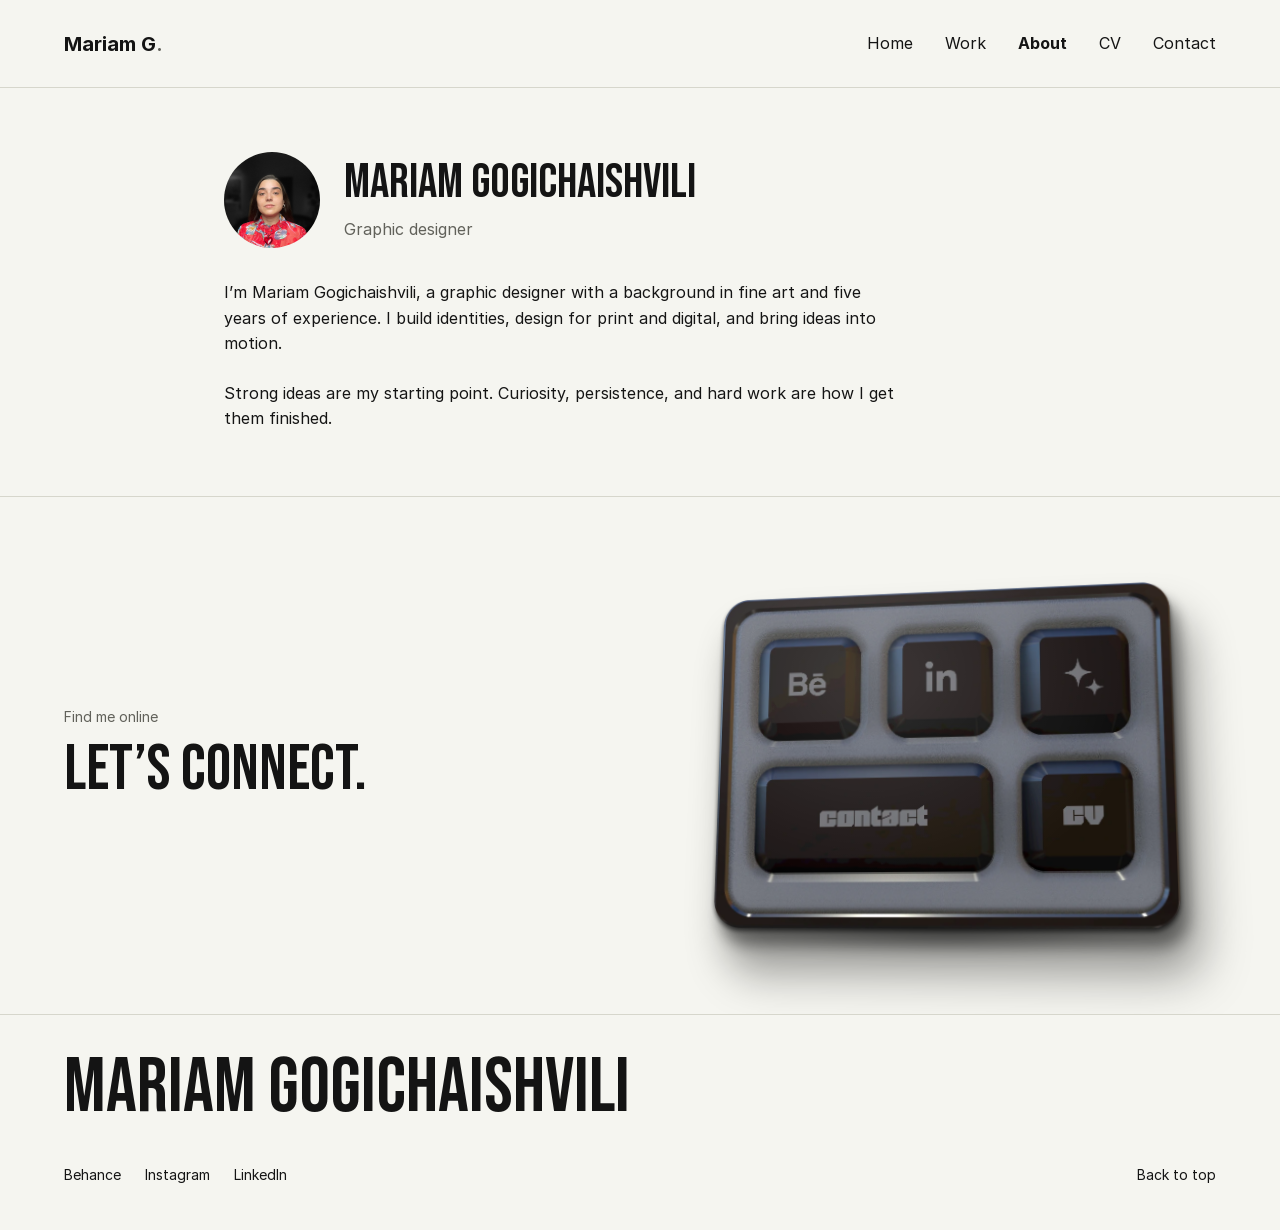
==== commit f1f36909: "Fix testimonial authors, tighten heading spacing and add subtle scroll feedback" ====
--- a/docs/about/index.html
+++ b/docs/about/index.html
@@ -1 +1 @@
-<!doctype html><html lang="en"><head><meta charset="utf-8"><meta name="viewport" content="width=device-width,initial-scale=1"><meta name="color-scheme" content="light"><title>About — Mariam Gogichaishvili</title><meta name="description" content="Meet Mariam Gogichaishvili, graphic designer working in branding, print, motion and digital design."><meta property="og:title" content="About — Mariam Gogichaishvili"><meta property="og:description" content="Meet Mariam Gogichaishvili, graphic designer working in branding, print, motion and digital design."><meta property="og:type" content="website"><meta property="og:url" content="https://gogichaishvilimariam.github.io/M.Gogichaishvili/about/"><link rel="canonical" href="https://gogichaishvilimariam.github.io/M.Gogichaishvili/about/"><link rel="icon" href="../favicon.svg" type="image/svg+xml"><link rel="stylesheet" href="../site.css?v=13"><script src="../site.js?v=2" defer></script><link rel="stylesheet" href="../controller.css?v=5"><script src="../controller.js?v=2" defer></script></head><body id="top"><a class="skip-link" href="#main">Skip to content</a><header class="site-header"><a class="wordmark" href="../index.html" aria-label="Mariam Gogichaishvili — home">Mariam G<span aria-hidden="true">.</span></a><nav aria-label="Main navigation"><a href="../index.html">Home</a><a href="../index.html#work">Work</a><a href="../about/" aria-current="page">About</a><a href="../cv/">CV</a><a href="../contact/">Contact</a></nav></header><main id="main"><section class="section profile-section"><header class="profile-header"><figure class="profile-avatar"><img class="" src="../assets/mariam-about-selected.webp" alt="Mariam Gogichaishvili" width="1536" height="2048" loading="eager" decoding="async" fetchpriority="high"></figure><div class="profile-identity"><h1>Mariam Gogichaishvili</h1><p class="profile-role">Graphic designer</p></div></header><div class="profile-bio"><p>I’m Mariam Gogichaishvili, a graphic designer with a background in fine art and five years of experience. I build identities, design for print and digital, and bring ideas into motion.</p><p>Strong ideas are my starting point. Curiosity, persistence, and hard work are how I get them finished.</p></div></section></main><section class="controller-section section" aria-labelledby="controller-title"><div class="controller-heading"><p class="eyebrow">Find me online</p><h2 id="controller-title">Let’s connect.</h2></div><div class="controller-stage"><nav class="controller-board" aria-label="Quick links"><img class="controller-base" src="../assets/controller.webp" width="944" height="699" alt="" loading="lazy" decoding="async"><a class="controller-key controller-key--behance" href="https://www.behance.net/gogichaishvili" aria-label="Behance" target="_blank" rel="noopener noreferrer" style="left:8.79237%;top:12.58941%;width:23.51695%;height:32.04578%;--bg-size:425.22523% 312.05357%;--bg-pos:11.49584% 18.52632%"><span class="controller-key-art" aria-hidden="true"></span><span class="controller-tooltip">Behance</span></a><a class="controller-key controller-key--linkedin" href="https://www.linkedin.com/in/gogichaishvili/" aria-label="LinkedIn" target="_blank" rel="noopener noreferrer" style="left:38.24153%;top:12.58941%;width:23.51695%;height:32.04578%;--bg-size:425.22523% 312.05357%;--bg-pos:50.00000% 18.52632%"><span class="controller-key-art" aria-hidden="true"></span><span class="controller-tooltip">LinkedIn</span></a><a class="controller-key controller-key--work" href="https://www.marketer.ge/vodka-made-in-guria/" aria-label="Read my feature in Marketer" target="_blank" rel="noopener noreferrer" style="left:67.58475%;top:12.58941%;width:23.51695%;height:32.04578%;--bg-size:425.22523% 312.05357%;--bg-pos:88.36565% 18.52632%"><span class="controller-key-art" aria-hidden="true"></span><span class="controller-tooltip">Featured in Marketer</span></a><a class="controller-key controller-key--contact" href="../contact/" aria-label="Contact" style="left:8.79237%;top:52.36052%;width:52.96610%;height:32.04578%;--bg-size:188.80000% 312.05357%;--bg-pos:18.69369% 77.05263%"><span class="controller-key-art" aria-hidden="true"></span><span class="controller-tooltip">Contact</span></a><a class="controller-key controller-key--cv" href="../assets/mariam-cv-2026.pdf" aria-label="View CV (PDF)" target="_blank" rel="noopener noreferrer" style="left:67.58475%;top:52.36052%;width:23.51695%;height:32.04578%;--bg-size:425.22523% 312.05357%;--bg-pos:88.36565% 77.05263%"><span class="controller-key-art" aria-hidden="true"></span><span class="controller-tooltip">View CV (PDF)</span></a></nav></div></section><footer class="site-footer"><a class="footer-name" href="../index.html">Mariam Gogichaishvili</a><div><a href="https://www.behance.net/gogichaishvili" target="_blank" rel="noopener noreferrer">Behance</a><a href="https://www.instagram.com/candy_flyn/" target="_blank" rel="noopener noreferrer">Instagram</a><a href="https://www.linkedin.com/in/gogichaishvili/" target="_blank" rel="noopener noreferrer">LinkedIn</a></div><a class="back-to-top" href="#top">Back to top</a></footer><dialog class="lightbox" aria-label="Image viewer"><div class="lightbox-bar"><span class="lightbox-count" aria-live="polite"></span><button type="button" data-close aria-label="Close image viewer">Close ×</button></div><div class="lightbox-stage"><button type="button" data-prev aria-label="Previous image"><svg viewBox="0 0 24 24" width="24" height="24" fill="none" stroke="currentColor" stroke-width="1.5" aria-hidden="true" focusable="false"><path d="m14 5-7 7 7 7M7 12h14"/></svg></button><img alt=""><button type="button" data-next aria-label="Next image"><svg viewBox="0 0 24 24" width="24" height="24" fill="none" stroke="currentColor" stroke-width="1.5" aria-hidden="true" focusable="false"><path d="m10 5 7 7-7 7M3 12h14"/></svg></button></div><p class="lightbox-caption"></p></dialog></body></html>+<!doctype html><html lang="en"><head><meta charset="utf-8"><meta name="viewport" content="width=device-width,initial-scale=1"><meta name="color-scheme" content="light"><title>About — Mariam Gogichaishvili</title><meta name="description" content="Meet Mariam Gogichaishvili, graphic designer working in branding, print, motion and digital design."><meta property="og:title" content="About — Mariam Gogichaishvili"><meta property="og:description" content="Meet Mariam Gogichaishvili, graphic designer working in branding, print, motion and digital design."><meta property="og:type" content="website"><meta property="og:url" content="https://gogichaishvilimariam.github.io/M.Gogichaishvili/about/"><link rel="canonical" href="https://gogichaishvilimariam.github.io/M.Gogichaishvili/about/"><link rel="icon" href="../favicon.svg" type="image/svg+xml"><link rel="stylesheet" href="../site.css?v=14"><script src="../site.js?v=3" defer></script><link rel="stylesheet" href="../controller.css?v=5"><script src="../controller.js?v=2" defer></script></head><body id="top"><a class="skip-link" href="#main">Skip to content</a><header class="site-header"><a class="wordmark" href="../index.html" aria-label="Mariam Gogichaishvili — home">Mariam G<span aria-hidden="true">.</span></a><nav aria-label="Main navigation"><a href="../index.html">Home</a><a href="../index.html#work">Work</a><a href="../about/" aria-current="page">About</a><a href="../cv/">CV</a><a href="../contact/">Contact</a></nav></header><main id="main"><section class="section profile-section"><header class="profile-header"><figure class="profile-avatar"><img class="" src="../assets/mariam-about-selected.webp" alt="Mariam Gogichaishvili" width="1536" height="2048" loading="eager" decoding="async" fetchpriority="high"></figure><div class="profile-identity"><h1>Mariam Gogichaishvili</h1><p class="profile-role">Graphic designer</p></div></header><div class="profile-bio"><p>I’m Mariam Gogichaishvili, a graphic designer with a background in fine art and five years of experience. I build identities, design for print and digital, and bring ideas into motion.</p><p>Strong ideas are my starting point. Curiosity, persistence, and hard work are how I get them finished.</p></div></section></main><section class="controller-section section" aria-labelledby="controller-title"><div class="controller-heading"><p class="eyebrow">Find me online</p><h2 id="controller-title">Let’s connect.</h2></div><div class="controller-stage"><nav class="controller-board" aria-label="Quick links"><img class="controller-base" src="../assets/controller.webp" width="944" height="699" alt="" loading="lazy" decoding="async"><a class="controller-key controller-key--behance" href="https://www.behance.net/gogichaishvili" aria-label="Behance" target="_blank" rel="noopener noreferrer" style="left:8.79237%;top:12.58941%;width:23.51695%;height:32.04578%;--bg-size:425.22523% 312.05357%;--bg-pos:11.49584% 18.52632%"><span class="controller-key-art" aria-hidden="true"></span><span class="controller-tooltip">Behance</span></a><a class="controller-key controller-key--linkedin" href="https://www.linkedin.com/in/gogichaishvili/" aria-label="LinkedIn" target="_blank" rel="noopener noreferrer" style="left:38.24153%;top:12.58941%;width:23.51695%;height:32.04578%;--bg-size:425.22523% 312.05357%;--bg-pos:50.00000% 18.52632%"><span class="controller-key-art" aria-hidden="true"></span><span class="controller-tooltip">LinkedIn</span></a><a class="controller-key controller-key--work" href="https://www.marketer.ge/vodka-made-in-guria/" aria-label="Read my feature in Marketer" target="_blank" rel="noopener noreferrer" style="left:67.58475%;top:12.58941%;width:23.51695%;height:32.04578%;--bg-size:425.22523% 312.05357%;--bg-pos:88.36565% 18.52632%"><span class="controller-key-art" aria-hidden="true"></span><span class="controller-tooltip">Featured in Marketer</span></a><a class="controller-key controller-key--contact" href="../contact/" aria-label="Contact" style="left:8.79237%;top:52.36052%;width:52.96610%;height:32.04578%;--bg-size:188.80000% 312.05357%;--bg-pos:18.69369% 77.05263%"><span class="controller-key-art" aria-hidden="true"></span><span class="controller-tooltip">Contact</span></a><a class="controller-key controller-key--cv" href="../assets/mariam-cv-2026.pdf" aria-label="View CV (PDF)" target="_blank" rel="noopener noreferrer" style="left:67.58475%;top:52.36052%;width:23.51695%;height:32.04578%;--bg-size:425.22523% 312.05357%;--bg-pos:88.36565% 77.05263%"><span class="controller-key-art" aria-hidden="true"></span><span class="controller-tooltip">View CV (PDF)</span></a></nav></div></section><footer class="site-footer"><a class="footer-name" href="../index.html">Mariam Gogichaishvili</a><div><a href="https://www.behance.net/gogichaishvili" target="_blank" rel="noopener noreferrer">Behance</a><a href="https://www.instagram.com/candy_flyn/" target="_blank" rel="noopener noreferrer">Instagram</a><a href="https://www.linkedin.com/in/gogichaishvili/" target="_blank" rel="noopener noreferrer">LinkedIn</a></div><a class="back-to-top" href="#top">Back to top</a></footer><dialog class="lightbox" aria-label="Image viewer"><div class="lightbox-bar"><span class="lightbox-count" aria-live="polite"></span><button type="button" data-close aria-label="Close image viewer">Close ×</button></div><div class="lightbox-stage"><button type="button" data-prev aria-label="Previous image"><svg viewBox="0 0 24 24" width="24" height="24" fill="none" stroke="currentColor" stroke-width="1.5" aria-hidden="true" focusable="false"><path d="m14 5-7 7 7 7M7 12h14"/></svg></button><img alt=""><button type="button" data-next aria-label="Next image"><svg viewBox="0 0 24 24" width="24" height="24" fill="none" stroke="currentColor" stroke-width="1.5" aria-hidden="true" focusable="false"><path d="m10 5 7 7-7 7M3 12h14"/></svg></button></div><p class="lightbox-caption"></p></dialog></body></html>
--- a/docs/site.css
+++ b/docs/site.css
@@ -270,3 +270,31 @@
  .site-footer>div{grid-column:1 / 4;gap:0 var(--space-2)}
  .site-footer .back-to-top{grid-column:4;align-self:end;font-size:14px}
 }
+
+/* Close heading groups; retain space between separate sections. */
+.eyebrow,.project-header .eyebrow,.controller-section .eyebrow{margin-bottom:var(--space-1)}
+.page-intro .lead{margin-top:var(--space-1)}
+.section-heading{margin-bottom:var(--space-3)}
+.project-header{margin-bottom:var(--space-2)}
+.project-type,.profile-role{margin-top:var(--space-1)}
+.contact-layout h2,.contact-cv h2,.prose h2{margin-bottom:var(--space-2)}
+.contact-cta .button{margin-top:var(--space-3)}
+.feedback{justify-content:flex-start;gap:var(--space-3)}
+.feedback figcaption{display:flex;align-items:center;gap:var(--space-2);padding-top:var(--space-2);margin-top:auto}
+.feedback figcaption .feedback-author{display:block;flex:1;min-width:0;overflow-wrap:normal}
+.feedback figcaption .feedback-name{display:block;margin:0;padding:0;font-size:14px;font-weight:700;line-height:21px;white-space:normal;word-break:normal;overflow-wrap:normal}
+.feedback figcaption .feedback-handle{display:block;margin:0;padding:0;font-size:14px;font-weight:400;line-height:21px;color:var(--muted)}
+.feedback-name *, .feedback-handle *{display:inline;margin:0;padding:0;font:inherit;line-height:inherit}
+@media(max-width:767px){.section-heading{margin-bottom:var(--space-2)}.page-intro .lead{margin-top:var(--space-1)}.feedback{gap:var(--space-2)}}
+/* Links use contrast and focus outlines, never underlines. */
+a,a:hover,a:focus,a:active,.text-link,.text-link:hover,.services-list a:hover h3,.category-nav a[aria-current],.gallery-more>summary,.gallery-more>summary:hover{ text-decoration:none!important }
+.site-header nav a::after{display:none}
+a:hover{opacity:.7}
+a:focus-visible,button:focus-visible,summary:focus-visible{outline:2px solid currentColor;outline-offset:4px}
+.site-header nav a[aria-current]{font-weight:700}
+.scroll-progress{position:fixed;inset:0 0 auto;height:3px;background:var(--paper);mix-blend-mode:difference;transform:scaleX(var(--scroll-progress,0));transform-origin:left;z-index:90;pointer-events:none}
+@media(prefers-reduced-motion:no-preference){
+ .scroll-revealed{animation:scroll-arrive 420ms var(--ease) both}
+ @keyframes scroll-arrive{from{opacity:.65;translate:0 8px}to{opacity:1;translate:0 0}}
+}
+@media print{.scroll-progress{display:none}.scroll-revealed{animation:none!important}}
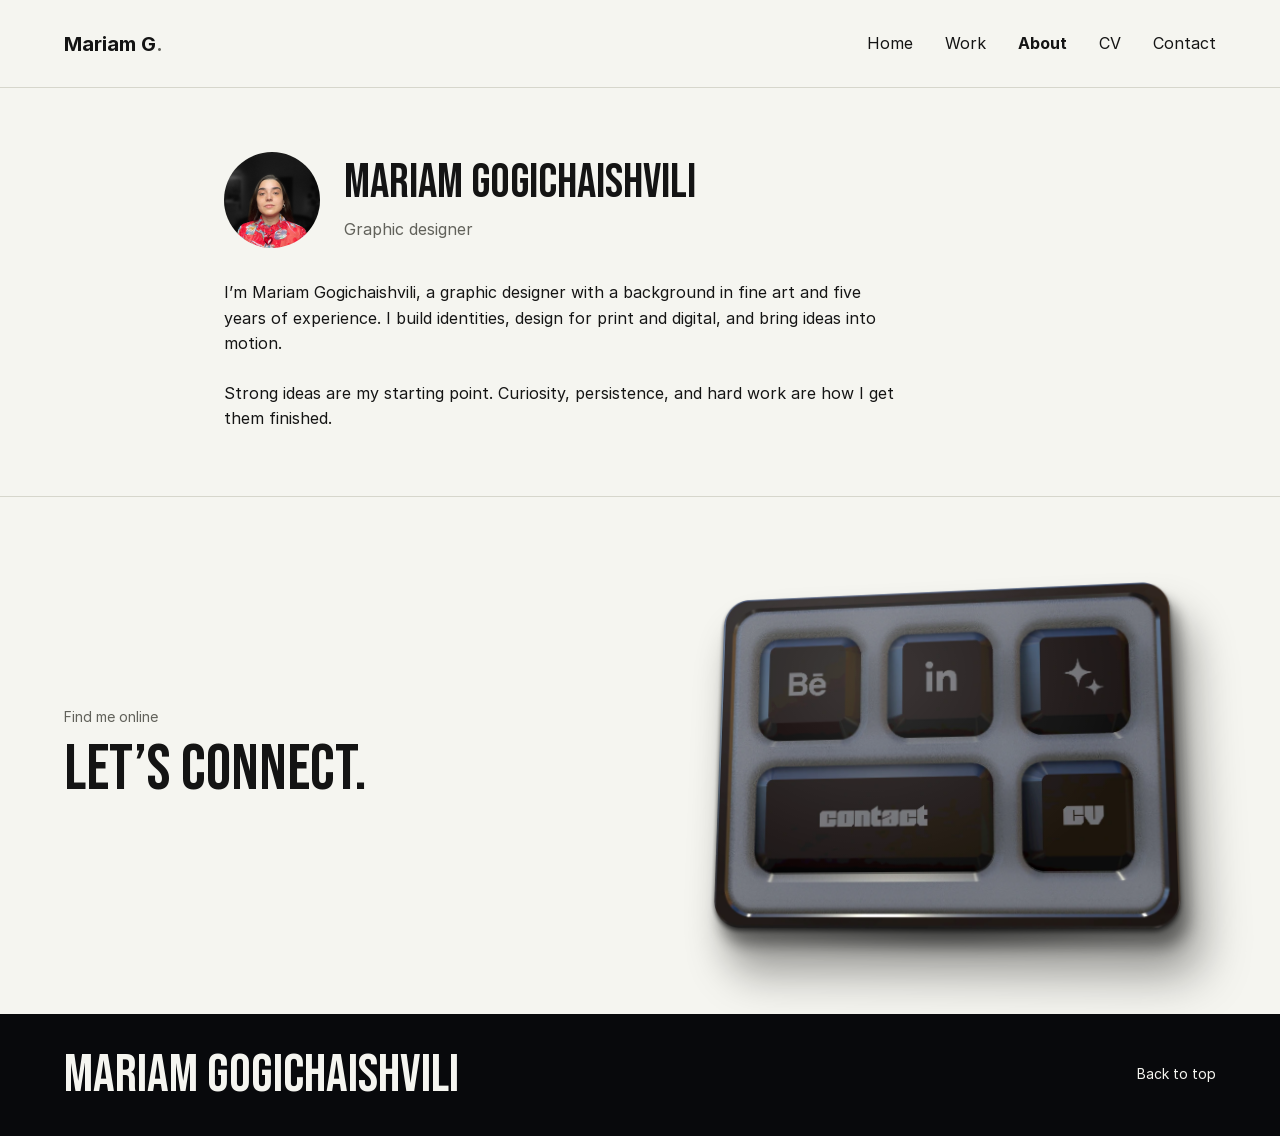
==== commit 8098bb4a: "Simplify dark footer and remove Tinatin testimonial handle" ====
--- a/docs/about/index.html
+++ b/docs/about/index.html
@@ -1 +1 @@
-<!doctype html><html lang="en"><head><meta charset="utf-8"><meta name="viewport" content="width=device-width,initial-scale=1"><meta name="color-scheme" content="light"><title>About — Mariam Gogichaishvili</title><meta name="description" content="Meet Mariam Gogichaishvili, graphic designer working in branding, print, motion and digital design."><meta property="og:title" content="About — Mariam Gogichaishvili"><meta property="og:description" content="Meet Mariam Gogichaishvili, graphic designer working in branding, print, motion and digital design."><meta property="og:type" content="website"><meta property="og:url" content="https://gogichaishvilimariam.github.io/M.Gogichaishvili/about/"><link rel="canonical" href="https://gogichaishvilimariam.github.io/M.Gogichaishvili/about/"><link rel="icon" href="../favicon.svg" type="image/svg+xml"><link rel="stylesheet" href="../site.css?v=14"><script src="../site.js?v=3" defer></script><link rel="stylesheet" href="../controller.css?v=5"><script src="../controller.js?v=2" defer></script></head><body id="top"><a class="skip-link" href="#main">Skip to content</a><header class="site-header"><a class="wordmark" href="../index.html" aria-label="Mariam Gogichaishvili — home">Mariam G<span aria-hidden="true">.</span></a><nav aria-label="Main navigation"><a href="../index.html">Home</a><a href="../index.html#work">Work</a><a href="../about/" aria-current="page">About</a><a href="../cv/">CV</a><a href="../contact/">Contact</a></nav></header><main id="main"><section class="section profile-section"><header class="profile-header"><figure class="profile-avatar"><img class="" src="../assets/mariam-about-selected.webp" alt="Mariam Gogichaishvili" width="1536" height="2048" loading="eager" decoding="async" fetchpriority="high"></figure><div class="profile-identity"><h1>Mariam Gogichaishvili</h1><p class="profile-role">Graphic designer</p></div></header><div class="profile-bio"><p>I’m Mariam Gogichaishvili, a graphic designer with a background in fine art and five years of experience. I build identities, design for print and digital, and bring ideas into motion.</p><p>Strong ideas are my starting point. Curiosity, persistence, and hard work are how I get them finished.</p></div></section></main><section class="controller-section section" aria-labelledby="controller-title"><div class="controller-heading"><p class="eyebrow">Find me online</p><h2 id="controller-title">Let’s connect.</h2></div><div class="controller-stage"><nav class="controller-board" aria-label="Quick links"><img class="controller-base" src="../assets/controller.webp" width="944" height="699" alt="" loading="lazy" decoding="async"><a class="controller-key controller-key--behance" href="https://www.behance.net/gogichaishvili" aria-label="Behance" target="_blank" rel="noopener noreferrer" style="left:8.79237%;top:12.58941%;width:23.51695%;height:32.04578%;--bg-size:425.22523% 312.05357%;--bg-pos:11.49584% 18.52632%"><span class="controller-key-art" aria-hidden="true"></span><span class="controller-tooltip">Behance</span></a><a class="controller-key controller-key--linkedin" href="https://www.linkedin.com/in/gogichaishvili/" aria-label="LinkedIn" target="_blank" rel="noopener noreferrer" style="left:38.24153%;top:12.58941%;width:23.51695%;height:32.04578%;--bg-size:425.22523% 312.05357%;--bg-pos:50.00000% 18.52632%"><span class="controller-key-art" aria-hidden="true"></span><span class="controller-tooltip">LinkedIn</span></a><a class="controller-key controller-key--work" href="https://www.marketer.ge/vodka-made-in-guria/" aria-label="Read my feature in Marketer" target="_blank" rel="noopener noreferrer" style="left:67.58475%;top:12.58941%;width:23.51695%;height:32.04578%;--bg-size:425.22523% 312.05357%;--bg-pos:88.36565% 18.52632%"><span class="controller-key-art" aria-hidden="true"></span><span class="controller-tooltip">Featured in Marketer</span></a><a class="controller-key controller-key--contact" href="../contact/" aria-label="Contact" style="left:8.79237%;top:52.36052%;width:52.96610%;height:32.04578%;--bg-size:188.80000% 312.05357%;--bg-pos:18.69369% 77.05263%"><span class="controller-key-art" aria-hidden="true"></span><span class="controller-tooltip">Contact</span></a><a class="controller-key controller-key--cv" href="../assets/mariam-cv-2026.pdf" aria-label="View CV (PDF)" target="_blank" rel="noopener noreferrer" style="left:67.58475%;top:52.36052%;width:23.51695%;height:32.04578%;--bg-size:425.22523% 312.05357%;--bg-pos:88.36565% 77.05263%"><span class="controller-key-art" aria-hidden="true"></span><span class="controller-tooltip">View CV (PDF)</span></a></nav></div></section><footer class="site-footer"><a class="footer-name" href="../index.html">Mariam Gogichaishvili</a><div><a href="https://www.behance.net/gogichaishvili" target="_blank" rel="noopener noreferrer">Behance</a><a href="https://www.instagram.com/candy_flyn/" target="_blank" rel="noopener noreferrer">Instagram</a><a href="https://www.linkedin.com/in/gogichaishvili/" target="_blank" rel="noopener noreferrer">LinkedIn</a></div><a class="back-to-top" href="#top">Back to top</a></footer><dialog class="lightbox" aria-label="Image viewer"><div class="lightbox-bar"><span class="lightbox-count" aria-live="polite"></span><button type="button" data-close aria-label="Close image viewer">Close ×</button></div><div class="lightbox-stage"><button type="button" data-prev aria-label="Previous image"><svg viewBox="0 0 24 24" width="24" height="24" fill="none" stroke="currentColor" stroke-width="1.5" aria-hidden="true" focusable="false"><path d="m14 5-7 7 7 7M7 12h14"/></svg></button><img alt=""><button type="button" data-next aria-label="Next image"><svg viewBox="0 0 24 24" width="24" height="24" fill="none" stroke="currentColor" stroke-width="1.5" aria-hidden="true" focusable="false"><path d="m10 5 7 7-7 7M3 12h14"/></svg></button></div><p class="lightbox-caption"></p></dialog></body></html>+<!doctype html><html lang="en"><head><meta charset="utf-8"><meta name="viewport" content="width=device-width,initial-scale=1"><meta name="color-scheme" content="light"><title>About — Mariam Gogichaishvili</title><meta name="description" content="Meet Mariam Gogichaishvili, graphic designer working in branding, print, motion and digital design."><meta property="og:title" content="About — Mariam Gogichaishvili"><meta property="og:description" content="Meet Mariam Gogichaishvili, graphic designer working in branding, print, motion and digital design."><meta property="og:type" content="website"><meta property="og:url" content="https://gogichaishvilimariam.github.io/M.Gogichaishvili/about/"><link rel="canonical" href="https://gogichaishvilimariam.github.io/M.Gogichaishvili/about/"><link rel="icon" href="../favicon.svg" type="image/svg+xml"><link rel="stylesheet" href="../site.css?v=15"><script src="../site.js?v=3" defer></script><link rel="stylesheet" href="../controller.css?v=5"><script src="../controller.js?v=2" defer></script></head><body id="top"><a class="skip-link" href="#main">Skip to content</a><header class="site-header"><a class="wordmark" href="../index.html" aria-label="Mariam Gogichaishvili — home">Mariam G<span aria-hidden="true">.</span></a><nav aria-label="Main navigation"><a href="../index.html">Home</a><a href="../index.html#work">Work</a><a href="../about/" aria-current="page">About</a><a href="../cv/">CV</a><a href="../contact/">Contact</a></nav></header><main id="main"><section class="section profile-section"><header class="profile-header"><figure class="profile-avatar"><img class="" src="../assets/mariam-about-selected.webp" alt="Mariam Gogichaishvili" width="1536" height="2048" loading="eager" decoding="async" fetchpriority="high"></figure><div class="profile-identity"><h1>Mariam Gogichaishvili</h1><p class="profile-role">Graphic designer</p></div></header><div class="profile-bio"><p>I’m Mariam Gogichaishvili, a graphic designer with a background in fine art and five years of experience. I build identities, design for print and digital, and bring ideas into motion.</p><p>Strong ideas are my starting point. Curiosity, persistence, and hard work are how I get them finished.</p></div></section></main><section class="controller-section section" aria-labelledby="controller-title"><div class="controller-heading"><p class="eyebrow">Find me online</p><h2 id="controller-title">Let’s connect.</h2></div><div class="controller-stage"><nav class="controller-board" aria-label="Quick links"><img class="controller-base" src="../assets/controller.webp" width="944" height="699" alt="" loading="lazy" decoding="async"><a class="controller-key controller-key--behance" href="https://www.behance.net/gogichaishvili" aria-label="Behance" target="_blank" rel="noopener noreferrer" style="left:8.79237%;top:12.58941%;width:23.51695%;height:32.04578%;--bg-size:425.22523% 312.05357%;--bg-pos:11.49584% 18.52632%"><span class="controller-key-art" aria-hidden="true"></span><span class="controller-tooltip">Behance</span></a><a class="controller-key controller-key--linkedin" href="https://www.linkedin.com/in/gogichaishvili/" aria-label="LinkedIn" target="_blank" rel="noopener noreferrer" style="left:38.24153%;top:12.58941%;width:23.51695%;height:32.04578%;--bg-size:425.22523% 312.05357%;--bg-pos:50.00000% 18.52632%"><span class="controller-key-art" aria-hidden="true"></span><span class="controller-tooltip">LinkedIn</span></a><a class="controller-key controller-key--work" href="https://www.marketer.ge/vodka-made-in-guria/" aria-label="Read my feature in Marketer" target="_blank" rel="noopener noreferrer" style="left:67.58475%;top:12.58941%;width:23.51695%;height:32.04578%;--bg-size:425.22523% 312.05357%;--bg-pos:88.36565% 18.52632%"><span class="controller-key-art" aria-hidden="true"></span><span class="controller-tooltip">Featured in Marketer</span></a><a class="controller-key controller-key--contact" href="../contact/" aria-label="Contact" style="left:8.79237%;top:52.36052%;width:52.96610%;height:32.04578%;--bg-size:188.80000% 312.05357%;--bg-pos:18.69369% 77.05263%"><span class="controller-key-art" aria-hidden="true"></span><span class="controller-tooltip">Contact</span></a><a class="controller-key controller-key--cv" href="../assets/mariam-cv-2026.pdf" aria-label="View CV (PDF)" target="_blank" rel="noopener noreferrer" style="left:67.58475%;top:52.36052%;width:23.51695%;height:32.04578%;--bg-size:425.22523% 312.05357%;--bg-pos:88.36565% 77.05263%"><span class="controller-key-art" aria-hidden="true"></span><span class="controller-tooltip">View CV (PDF)</span></a></nav></div></section><footer class="site-footer"><a class="footer-name" href="../index.html">Mariam Gogichaishvili</a><a class="back-to-top" href="#top">Back to top</a></footer><dialog class="lightbox" aria-label="Image viewer"><div class="lightbox-bar"><span class="lightbox-count" aria-live="polite"></span><button type="button" data-close aria-label="Close image viewer">Close ×</button></div><div class="lightbox-stage"><button type="button" data-prev aria-label="Previous image"><svg viewBox="0 0 24 24" width="24" height="24" fill="none" stroke="currentColor" stroke-width="1.5" aria-hidden="true" focusable="false"><path d="m14 5-7 7 7 7M7 12h14"/></svg></button><img alt=""><button type="button" data-next aria-label="Next image"><svg viewBox="0 0 24 24" width="24" height="24" fill="none" stroke="currentColor" stroke-width="1.5" aria-hidden="true" focusable="false"><path d="m10 5 7 7-7 7M3 12h14"/></svg></button></div><p class="lightbox-caption"></p></dialog></body></html>
--- a/docs/site.css
+++ b/docs/site.css
@@ -298,3 +298,12 @@
  @keyframes scroll-arrive{from{opacity:.65;translate:0 8px}to{opacity:1;translate:0 0}}
 }
 @media print{.scroll-progress{display:none}.scroll-revealed{animation:none!important}}
+
+/* A restrained dark footer shares the hero palette and section-heading scale. */
+.site-footer{width:100%;max-width:none;background:#08090c;color:var(--paper);border-top:0;padding-inline:max(var(--gutter),calc((100% - var(--max))/2 + var(--gutter)));padding-block:var(--space-4)}
+.site-footer .footer-name{grid-column:1 / 10;font-size:clamp(40px,4.2vw,64px);line-height:1.08}
+.site-footer .back-to-top{grid-column:10 / -1;color:var(--paper)}
+@media(max-width:767px){
+ .site-footer .footer-name{grid-column:1 / 4;font-size:26px;line-height:32px}
+ .site-footer .back-to-top{grid-column:4;align-self:center}
+}
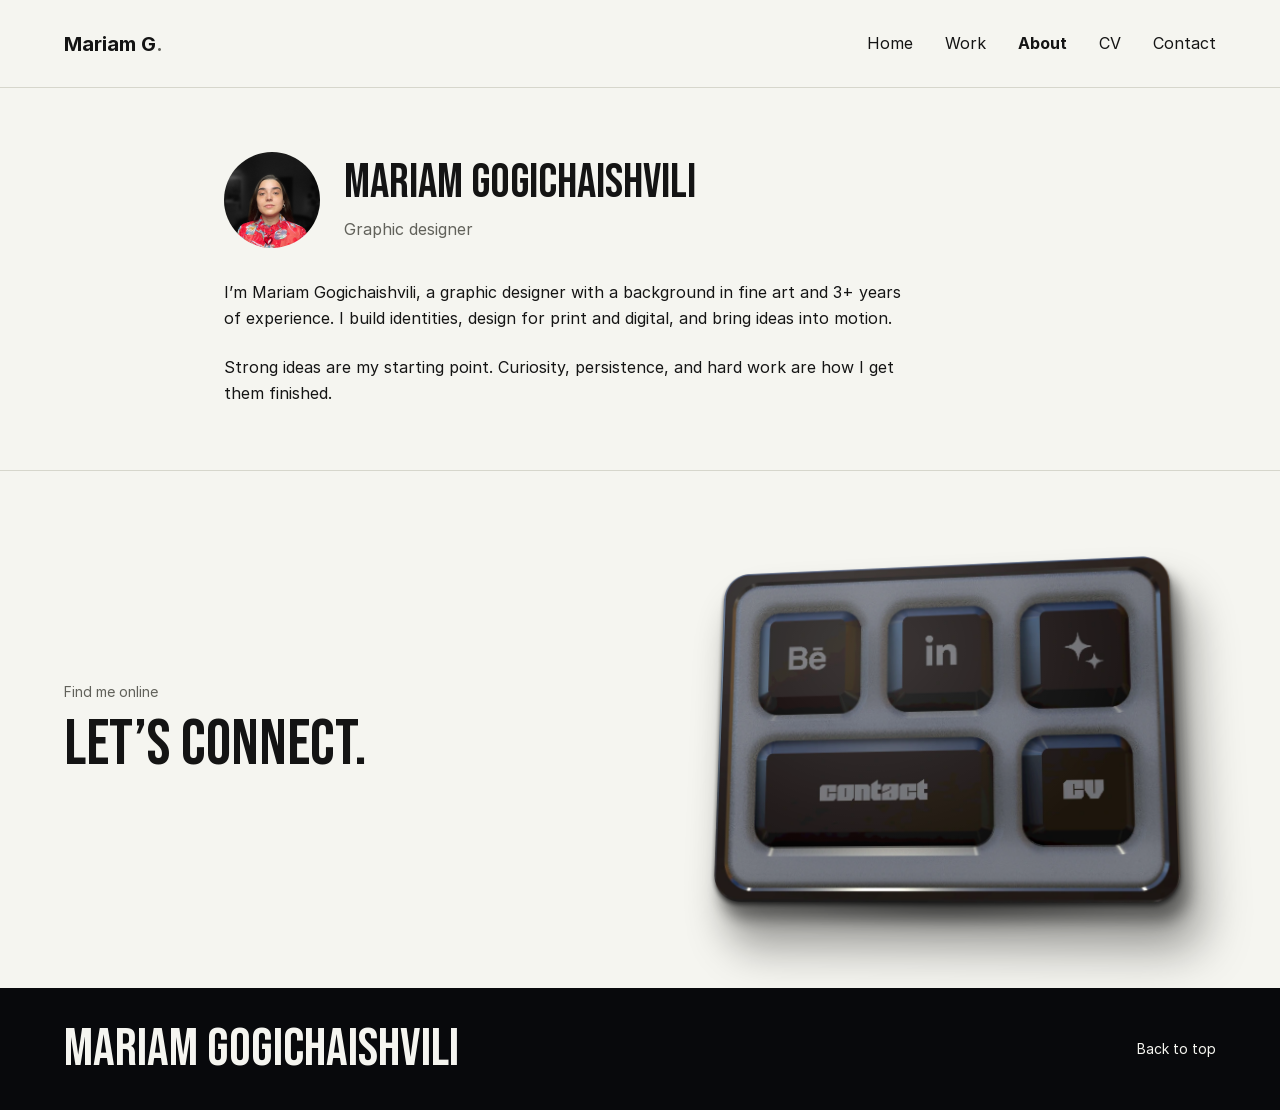
==== commit 849f62b4: "Correct experience to 3+ years in About and downloadable CV" ====
--- a/docs/about/index.html
+++ b/docs/about/index.html
@@ -1 +1 @@
-<!doctype html><html lang="en"><head><meta charset="utf-8"><meta name="viewport" content="width=device-width,initial-scale=1"><meta name="color-scheme" content="light"><title>About — Mariam Gogichaishvili</title><meta name="description" content="Meet Mariam Gogichaishvili, graphic designer working in branding, print, motion and digital design."><meta property="og:title" content="About — Mariam Gogichaishvili"><meta property="og:description" content="Meet Mariam Gogichaishvili, graphic designer working in branding, print, motion and digital design."><meta property="og:type" content="website"><meta property="og:url" content="https://gogichaishvilimariam.github.io/M.Gogichaishvili/about/"><link rel="canonical" href="https://gogichaishvilimariam.github.io/M.Gogichaishvili/about/"><link rel="icon" href="../favicon.svg" type="image/svg+xml"><link rel="stylesheet" href="../site.css?v=15"><script src="../site.js?v=3" defer></script><link rel="stylesheet" href="../controller.css?v=5"><script src="../controller.js?v=2" defer></script></head><body id="top"><a class="skip-link" href="#main">Skip to content</a><header class="site-header"><a class="wordmark" href="../index.html" aria-label="Mariam Gogichaishvili — home">Mariam G<span aria-hidden="true">.</span></a><nav aria-label="Main navigation"><a href="../index.html">Home</a><a href="../index.html#work">Work</a><a href="../about/" aria-current="page">About</a><a href="../cv/">CV</a><a href="../contact/">Contact</a></nav></header><main id="main"><section class="section profile-section"><header class="profile-header"><figure class="profile-avatar"><img class="" src="../assets/mariam-about-selected.webp" alt="Mariam Gogichaishvili" width="1536" height="2048" loading="eager" decoding="async" fetchpriority="high"></figure><div class="profile-identity"><h1>Mariam Gogichaishvili</h1><p class="profile-role">Graphic designer</p></div></header><div class="profile-bio"><p>I’m Mariam Gogichaishvili, a graphic designer with a background in fine art and five years of experience. I build identities, design for print and digital, and bring ideas into motion.</p><p>Strong ideas are my starting point. Curiosity, persistence, and hard work are how I get them finished.</p></div></section></main><section class="controller-section section" aria-labelledby="controller-title"><div class="controller-heading"><p class="eyebrow">Find me online</p><h2 id="controller-title">Let’s connect.</h2></div><div class="controller-stage"><nav class="controller-board" aria-label="Quick links"><img class="controller-base" src="../assets/controller.webp" width="944" height="699" alt="" loading="lazy" decoding="async"><a class="controller-key controller-key--behance" href="https://www.behance.net/gogichaishvili" aria-label="Behance" target="_blank" rel="noopener noreferrer" style="left:8.79237%;top:12.58941%;width:23.51695%;height:32.04578%;--bg-size:425.22523% 312.05357%;--bg-pos:11.49584% 18.52632%"><span class="controller-key-art" aria-hidden="true"></span><span class="controller-tooltip">Behance</span></a><a class="controller-key controller-key--linkedin" href="https://www.linkedin.com/in/gogichaishvili/" aria-label="LinkedIn" target="_blank" rel="noopener noreferrer" style="left:38.24153%;top:12.58941%;width:23.51695%;height:32.04578%;--bg-size:425.22523% 312.05357%;--bg-pos:50.00000% 18.52632%"><span class="controller-key-art" aria-hidden="true"></span><span class="controller-tooltip">LinkedIn</span></a><a class="controller-key controller-key--work" href="https://www.marketer.ge/vodka-made-in-guria/" aria-label="Read my feature in Marketer" target="_blank" rel="noopener noreferrer" style="left:67.58475%;top:12.58941%;width:23.51695%;height:32.04578%;--bg-size:425.22523% 312.05357%;--bg-pos:88.36565% 18.52632%"><span class="controller-key-art" aria-hidden="true"></span><span class="controller-tooltip">Featured in Marketer</span></a><a class="controller-key controller-key--contact" href="../contact/" aria-label="Contact" style="left:8.79237%;top:52.36052%;width:52.96610%;height:32.04578%;--bg-size:188.80000% 312.05357%;--bg-pos:18.69369% 77.05263%"><span class="controller-key-art" aria-hidden="true"></span><span class="controller-tooltip">Contact</span></a><a class="controller-key controller-key--cv" href="../assets/mariam-cv-2026.pdf" aria-label="View CV (PDF)" target="_blank" rel="noopener noreferrer" style="left:67.58475%;top:52.36052%;width:23.51695%;height:32.04578%;--bg-size:425.22523% 312.05357%;--bg-pos:88.36565% 77.05263%"><span class="controller-key-art" aria-hidden="true"></span><span class="controller-tooltip">View CV (PDF)</span></a></nav></div></section><footer class="site-footer"><a class="footer-name" href="../index.html">Mariam Gogichaishvili</a><a class="back-to-top" href="#top">Back to top</a></footer><dialog class="lightbox" aria-label="Image viewer"><div class="lightbox-bar"><span class="lightbox-count" aria-live="polite"></span><button type="button" data-close aria-label="Close image viewer">Close ×</button></div><div class="lightbox-stage"><button type="button" data-prev aria-label="Previous image"><svg viewBox="0 0 24 24" width="24" height="24" fill="none" stroke="currentColor" stroke-width="1.5" aria-hidden="true" focusable="false"><path d="m14 5-7 7 7 7M7 12h14"/></svg></button><img alt=""><button type="button" data-next aria-label="Next image"><svg viewBox="0 0 24 24" width="24" height="24" fill="none" stroke="currentColor" stroke-width="1.5" aria-hidden="true" focusable="false"><path d="m10 5 7 7-7 7M3 12h14"/></svg></button></div><p class="lightbox-caption"></p></dialog></body></html>+<!doctype html><html lang="en"><head><meta charset="utf-8"><meta name="viewport" content="width=device-width,initial-scale=1"><meta name="color-scheme" content="light"><title>About — Mariam Gogichaishvili</title><meta name="description" content="Meet Mariam Gogichaishvili, graphic designer working in branding, print, motion and digital design."><meta property="og:title" content="About — Mariam Gogichaishvili"><meta property="og:description" content="Meet Mariam Gogichaishvili, graphic designer working in branding, print, motion and digital design."><meta property="og:type" content="website"><meta property="og:url" content="https://gogichaishvilimariam.github.io/M.Gogichaishvili/about/"><link rel="canonical" href="https://gogichaishvilimariam.github.io/M.Gogichaishvili/about/"><link rel="icon" href="../favicon.svg" type="image/svg+xml"><link rel="stylesheet" href="../site.css?v=16"><script src="../site.js?v=3" defer></script><link rel="stylesheet" href="../controller.css?v=5"><script src="../controller.js?v=2" defer></script></head><body id="top"><a class="skip-link" href="#main">Skip to content</a><header class="site-header"><a class="wordmark" href="../index.html" aria-label="Mariam Gogichaishvili — home">Mariam G<span aria-hidden="true">.</span></a><nav aria-label="Main navigation"><a href="../index.html">Home</a><a href="../work/">Work</a><a href="../about/" aria-current="page">About</a><a href="../cv/">CV</a><a href="../contact/">Contact</a></nav></header><main id="main"><section class="section profile-section"><header class="profile-header"><figure class="profile-avatar"><img class="" src="../assets/mariam-about-selected.webp" alt="Mariam Gogichaishvili" width="1536" height="2048" loading="eager" decoding="async" fetchpriority="high"></figure><div class="profile-identity"><h1>Mariam Gogichaishvili</h1><p class="profile-role">Graphic designer</p></div></header><div class="profile-bio"><p>I’m Mariam Gogichaishvili, a graphic designer with a background in fine art and 3+ years of experience. I build identities, design for print and digital, and bring ideas into motion.</p><p>Strong ideas are my starting point. Curiosity, persistence, and hard work are how I get them finished.</p></div></section></main><section class="controller-section section" aria-labelledby="controller-title"><div class="controller-heading"><p class="eyebrow">Find me online</p><h2 id="controller-title">Let’s connect.</h2></div><div class="controller-stage"><nav class="controller-board" aria-label="Quick links"><img class="controller-base" src="../assets/controller.webp" width="944" height="699" alt="" loading="lazy" decoding="async"><a class="controller-key controller-key--behance" href="https://www.behance.net/gogichaishvili" aria-label="Behance" target="_blank" rel="noopener noreferrer" style="left:8.79237%;top:12.58941%;width:23.51695%;height:32.04578%;--bg-size:425.22523% 312.05357%;--bg-pos:11.49584% 18.52632%"><span class="controller-key-art" aria-hidden="true"></span><span class="controller-tooltip">Behance</span></a><a class="controller-key controller-key--linkedin" href="https://www.linkedin.com/in/gogichaishvili/" aria-label="LinkedIn" target="_blank" rel="noopener noreferrer" style="left:38.24153%;top:12.58941%;width:23.51695%;height:32.04578%;--bg-size:425.22523% 312.05357%;--bg-pos:50.00000% 18.52632%"><span class="controller-key-art" aria-hidden="true"></span><span class="controller-tooltip">LinkedIn</span></a><a class="controller-key controller-key--work" href="https://www.marketer.ge/vodka-made-in-guria/" aria-label="Read my feature in Marketer" target="_blank" rel="noopener noreferrer" style="left:67.58475%;top:12.58941%;width:23.51695%;height:32.04578%;--bg-size:425.22523% 312.05357%;--bg-pos:88.36565% 18.52632%"><span class="controller-key-art" aria-hidden="true"></span><span class="controller-tooltip">Featured in Marketer</span></a><a class="controller-key controller-key--contact" href="../contact/" aria-label="Contact" style="left:8.79237%;top:52.36052%;width:52.96610%;height:32.04578%;--bg-size:188.80000% 312.05357%;--bg-pos:18.69369% 77.05263%"><span class="controller-key-art" aria-hidden="true"></span><span class="controller-tooltip">Contact</span></a><a class="controller-key controller-key--cv" href="../assets/mariam-cv-2026.pdf?v=2" aria-label="View CV (PDF)" target="_blank" rel="noopener noreferrer" style="left:67.58475%;top:52.36052%;width:23.51695%;height:32.04578%;--bg-size:425.22523% 312.05357%;--bg-pos:88.36565% 77.05263%"><span class="controller-key-art" aria-hidden="true"></span><span class="controller-tooltip">View CV (PDF)</span></a></nav></div></section><footer class="site-footer"><a class="footer-name" href="../index.html">Mariam Gogichaishvili</a><a class="back-to-top" href="#top">Back to top</a></footer><dialog class="lightbox" aria-label="Image viewer"><div class="lightbox-bar"><span class="lightbox-count" aria-live="polite"></span><button type="button" data-close aria-label="Close image viewer">Close ×</button></div><div class="lightbox-stage"><button type="button" data-prev aria-label="Previous image"><svg viewBox="0 0 24 24" width="24" height="24" fill="none" stroke="currentColor" stroke-width="1.5" aria-hidden="true" focusable="false"><path d="m14 5-7 7 7 7M7 12h14"/></svg></button><img alt=""><button type="button" data-next aria-label="Next image"><svg viewBox="0 0 24 24" width="24" height="24" fill="none" stroke="currentColor" stroke-width="1.5" aria-hidden="true" focusable="false"><path d="m10 5 7 7-7 7M3 12h14"/></svg></button></div><p class="lightbox-caption"></p></dialog></body></html>
--- a/docs/site.css
+++ b/docs/site.css
@@ -307,3 +307,18 @@
  .site-footer .footer-name{grid-column:1 / 4;font-size:26px;line-height:32px}
  .site-footer .back-to-top{grid-column:4;align-self:center}
 }
+
+/* Matching contact panels and a separate work index. */
+.contact-layout{grid-template-columns:repeat(2,minmax(0,1fr));gap:var(--space-4)}
+.contact-layout>.contact-panel{min-width:0;padding:var(--space-4);border:1px solid var(--line)}
+.contact-panel .controller-stage{width:min(100%,380px);margin-inline:auto;padding-block:var(--space-3)}
+.contact-panel h2{margin-bottom:var(--space-2)}
+.work-index{padding-top:0}
+.work-index .work-card-title h2{font-size:32px;line-height:1.2}
+@media(max-width:1023px){.contact-layout{grid-template-columns:1fr}}
+@media(max-width:767px){
+ .contact-layout{gap:var(--space-3)}
+ .contact-layout>.contact-panel{padding:var(--space-3);border:1px solid var(--line)}
+ .contact-panel .controller-stage{width:min(100%,280px);padding-block:var(--space-2)}
+ .work-index .work-card-title h2{font-size:26px;line-height:32px}
+}
